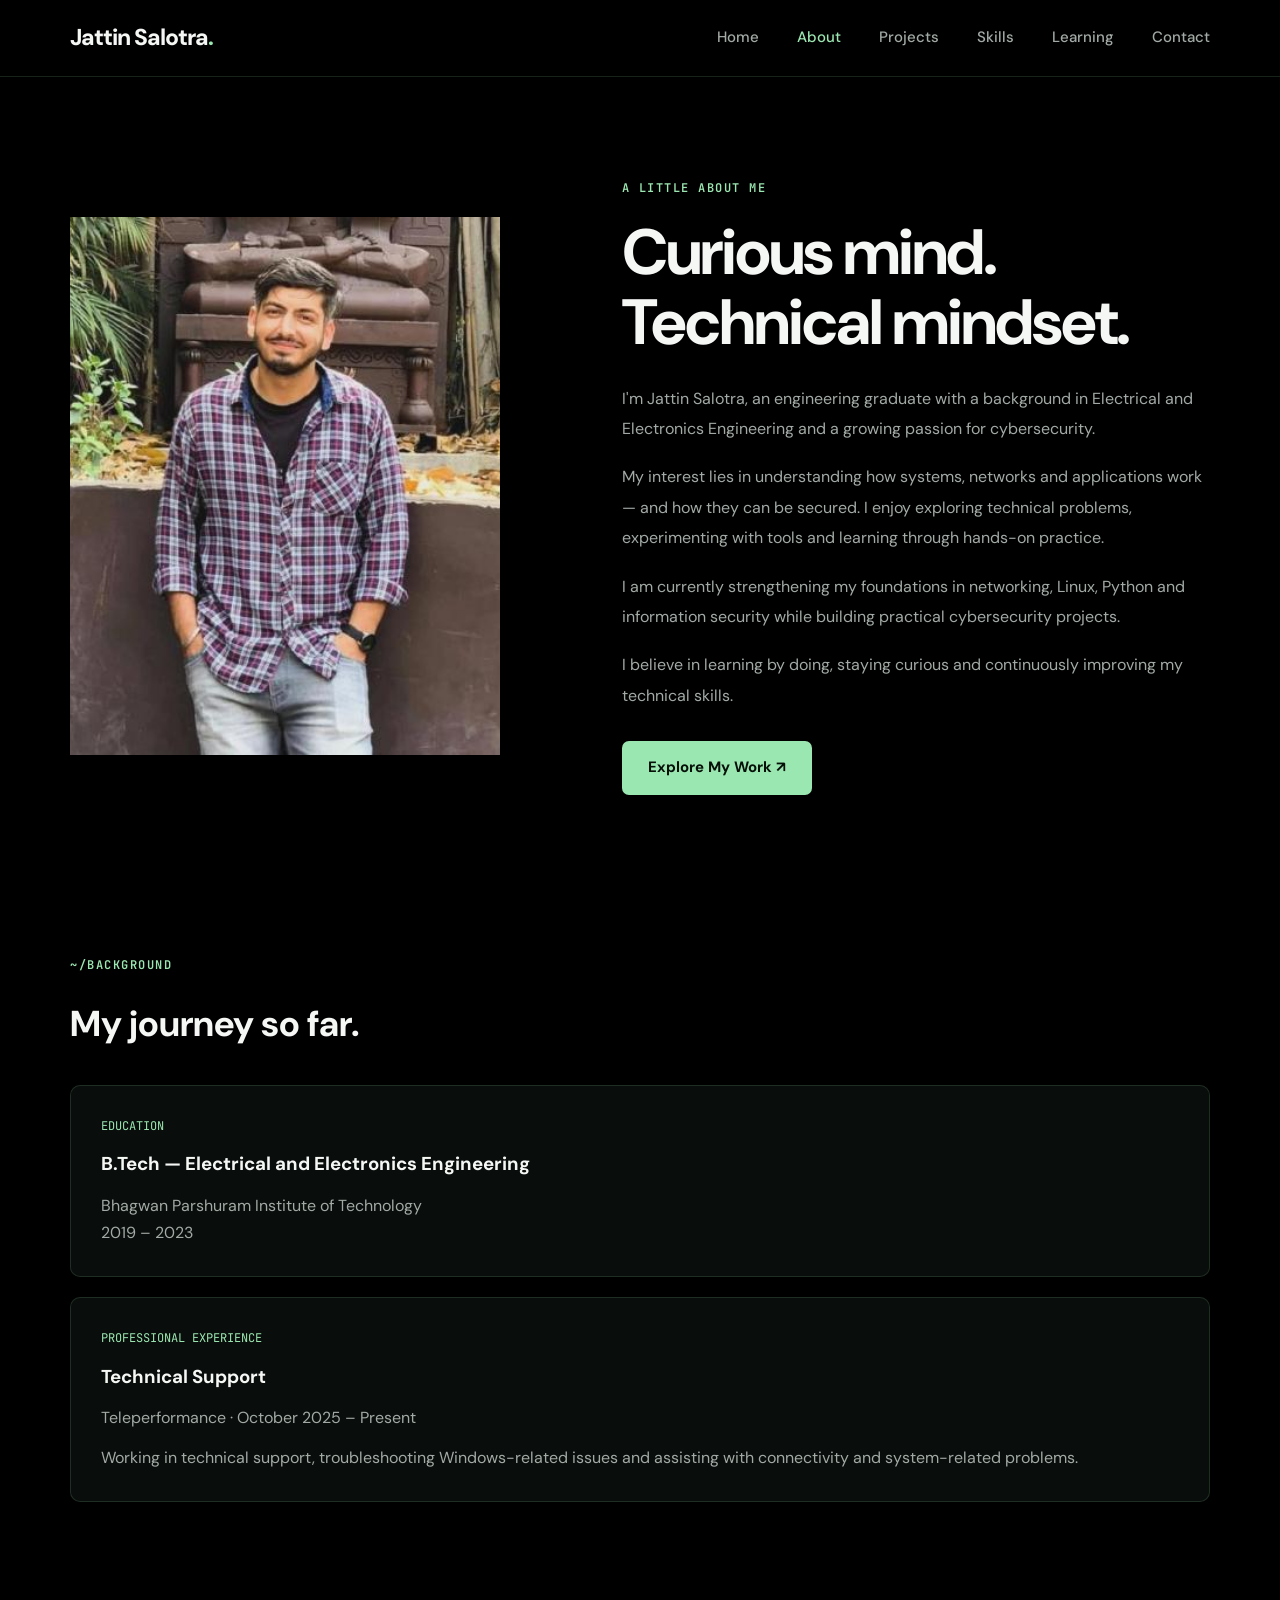
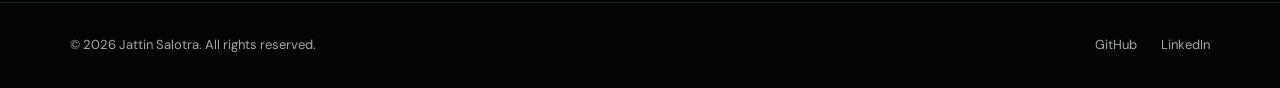
==== about.html @ 148e65d6 "Initial cybersecurity portfolio" ====
<!DOCTYPE html>
<html lang="en">
<head>
    <meta charset="UTF-8">
    <meta name="viewport" content="width=device-width, initial-scale=1.0">

    <meta name="description" content="Learn about Jattin Salotra, an engineering graduate and cybersecurity enthusiast.">

    <title>About Me | Jattin Salotra</title>

    <link rel="preconnect" href="https://fonts.googleapis.com">
    <link rel="preconnect" href="https://fonts.gstatic.com" crossorigin>

    <link href="https://fonts.googleapis.com/css2?family=DM+Sans:wght@400;500;600;700;800&family=JetBrains+Mono:wght@400;500;600;700&display=swap" rel="stylesheet">

    <link rel="stylesheet" href="css/style.css">
</head>

<body>

    <header class="navbar">
        <div class="nav-container">

            <a href="index.html" class="logo">
                Jattin Salotra<span>.</span>
            </a>

            <button class="menu-toggle"
                    aria-label="Toggle navigation"
                    aria-expanded="false">
                <span></span>
                <span></span>
                <span></span>
            </button>

            <nav class="nav-links">
                <a href="index.html">Home</a>
                <a href="about.html" class="active">About</a>
                <a href="projects.html">Projects</a>
                <a href="skills.html">Skills</a>
                <a href="learning.html">Learning</a>
                <a href="contact.html">Contact</a>
            </nav>

        </div>
    </header>


    <main>

        <section class="about-hero">

            <div class="about-hero-inner">

                <!-- ORIGINAL PROFILE PHOTO -->
                <div class="about-photo">
                    <img
                        src="assets/images/profile.jfif"
                        alt="Portrait of Jattin Salotra"
                    >
                </div>


                <!-- ABOUT CONTENT -->
                <div class="about-content">

                    <p class="section-label">
                        A LITTLE ABOUT ME
                    </p>

                    <h1>
                        Curious mind.
                        <br>
                        Technical mindset.
                    </h1>

                    <p>
                        I'm Jattin Salotra, an engineering graduate
                        with a background in Electrical and Electronics
                        Engineering and a growing passion for cybersecurity.
                    </p>

                    <p>
                        My interest lies in understanding how systems,
                        networks and applications work — and how they can
                        be secured. I enjoy exploring technical problems,
                        experimenting with tools and learning through
                        hands-on practice.
                    </p>

                    <p>
                        I am currently strengthening my foundations in
                        networking, Linux, Python and information security
                        while building practical cybersecurity projects.
                    </p>

                    <p>
                        I believe in learning by doing, staying curious
                        and continuously improving my technical skills.
                    </p>

                    <div style="margin-top: 30px;">

                        <a href="projects.html"
                           class="btn btn-primary">
                            Explore My Work ↗
                        </a>

                    </div>

                </div>

            </div>

        </section>


        <!-- BACKGROUND -->
        <section class="content-section">

            <p class="section-label">~/BACKGROUND</p>

            <h2 style="font-size: 36px; margin: 18px 0 30px;">
                My journey so far.
            </h2>

            <div class="content-card">

                <p style="color: var(--green); font-family: var(--mono); font-size: 12px;">
                    EDUCATION
                </p>

                <h3 style="margin: 12px 0;">
                    B.Tech — Electrical and Electronics Engineering
                </h3>

                <p style="color: var(--muted);">
                    Bhagwan Parshuram Institute of Technology
                    <br>
                    2019 – 2023
                </p>

            </div>

            <div class="content-card" style="margin-top: 20px;">

                <p style="color: var(--green); font-family: var(--mono); font-size: 12px;">
                    PROFESSIONAL EXPERIENCE
                </p>

                <h3 style="margin: 12px 0;">
                    Technical Support
                </h3>

                <p style="color: var(--muted);">
                    Teleperformance · October 2025 – Present
                </p>

                <p style="color: var(--muted); margin-top: 12px;">
                    Working in technical support, troubleshooting
                    Windows-related issues and assisting with
                    connectivity and system-related problems.
                </p>

            </div>

        </section>

    </main>


    <footer class="footer">

        <div class="footer-content">

            <p>© 2026 Jattin Salotra. All rights reserved.</p>

            <div class="footer-links">

                <a href="https://github.com/Jattin09"
                   target="_blank"
                   rel="noopener noreferrer">
                    GitHub
                </a>

                <a href="https://www.linkedin.com/in/jattinsalotra-384a031a1/"
                   target="_blank"
                   rel="noopener noreferrer">
                    LinkedIn
                </a>

            </div>

        </div>

    </footer>

    <script src="js/main.js"></script>

</body>
</html>
---- css/style.css ----
@import url('https://fonts.googleapis.com/css2?family=DM+Sans:wght@400;500;600;700;800&family=JetBrains+Mono:wght@400;500;600;700&display=swap');

/* =========================
   GLOBAL DESIGN SYSTEM
========================= */

:root {
    --bg: #000000;
    --surface: #090D0B;
    --surface-light: #101713;
    --green: #9BE7B1;
    --green-bright: #55FF9B;
    --cyan: #70DDE5;
    --text: #F5F7F5;
    --muted: #A2AAA5;
    --border: rgba(155, 231, 177, 0.15);
    --cream: #EEE8DC;
    --cream-text: #29251F;
    --mono: 'JetBrains Mono', monospace;
    --sans: 'DM Sans', sans-serif;
}

* {
    box-sizing: border-box;
    margin: 0;
    padding: 0;
}

html {
    scroll-behavior: smooth;
    background: var(--bg);
    -webkit-font-smoothing: antialiased;
    -moz-osx-font-smoothing: grayscale;
    text-rendering: optimizeLegibility;
}

body {
    background: var(--bg);
    color: var(--text);
    font-family: var(--sans);
    font-size: 16px;
    line-height: 1.7;
    overflow-x: hidden;
}

a {
    color: inherit;
    text-decoration: none;
}

button {
    font: inherit;
}

::selection {
    background: var(--green);
    color: #000;
}

/* =========================
   NAVIGATION
========================= */

.navbar {
    width: 100%;
    position: sticky;
    top: 0;
    z-index: 1000;
    background: rgba(0, 0, 0, 0.88);
    backdrop-filter: blur(18px);
    border-bottom: 1px solid var(--border);
}

.nav-container {
    max-width: 1440px;
    min-height: 76px;
    margin: auto;
    padding: 0 5.5%;
    display: flex;
    align-items: center;
    justify-content: space-between;
    gap: 30px;
}

.logo {
    font-size: 23px;
    font-weight: 800;
    letter-spacing: -1px;
    white-space: nowrap;
}

.logo span {
    color: var(--green);
}

.nav-links {
    display: flex;
    align-items: center;
    gap: 38px;
}

.nav-links a {
    color: var(--muted);
    font-size: 15px;
    font-weight: 500;
    transition: color 0.25s ease;
}

.nav-links a:hover,
.nav-links a.active {
    color: var(--green);
}

.menu-toggle {
    display: none;
    background: transparent;
    border: 0;
    cursor: pointer;
}

/* =========================
   HOMEPAGE HERO
========================= */

.hero {
    position: relative;
    min-height: 730px;
    padding: 125px 5.5% 95px;
    display: flex;
    align-items: center;
    overflow: hidden;
    isolation: isolate;
}

.hero::before {
    content: "";
    position: absolute;
    z-index: -2;
    inset: 0;
    background-image:
        linear-gradient(rgba(155,231,177,0.035) 1px, transparent 1px),
        linear-gradient(90deg, rgba(155,231,177,0.035) 1px, transparent 1px);
    background-size: 55px 55px;
    mask-image: linear-gradient(to right, transparent, black 35%, black 85%, transparent);
    animation: gridMove 25s linear infinite;
}

.hero::after {
    content: "";
    position: absolute;
    z-index: -1;
    width: 550px;
    height: 550px;
    right: 5%;
    top: 50%;
    transform: translateY(-50%);
    border-radius: 50%;
    opacity: 0.65;
    background:
        radial-gradient(circle, transparent 27%, rgba(85,255,155,0.07) 27.2%, transparent 27.7%),
        radial-gradient(circle, transparent 43%, rgba(85,255,155,0.12) 43.2%, transparent 43.7%),
        radial-gradient(circle, transparent 60%, rgba(112,221,229,0.10) 60.2%, transparent 60.7%),
        radial-gradient(circle, rgba(85,255,155,0.10), transparent 70%);
    animation: radarPulse 8s ease-in-out infinite;
    pointer-events: none;
}

.hero-content {
    position: relative;
    width: 100%;
    max-width: 1200px;
    margin: 0 auto;
    animation: fadeUp 1s ease both;
}

.hero-label,
.hero-intro,
.section-label {
    font-family: var(--mono);
    color: var(--green);
    font-size: 12px;
    font-weight: 600;
    letter-spacing: 1.5px;
}

.hero-label {
    display: flex;
    align-items: center;
    gap: 12px;
    margin-bottom: 14px;
}

.status-dot {
    display: inline-block;
    width: 9px;
    height: 9px;
    border-radius: 50%;
    background: var(--green-bright);
    box-shadow: 0 0 15px var(--green-bright);
    animation: blink 2s infinite;
}

.hero-intro {
    margin-bottom: 25px;
}

.hero h1 {
    max-width: 920px;
    font-size: clamp(48px, 7.2vw, 94px);
    line-height: 1.04;
    letter-spacing: -5px;
    font-weight: 800;
    margin-bottom: 28px;
}

.hero h1 span {
    display: block;
    color: var(--green);
}

.hero-description {
    max-width: 700px;
    color: var(--muted);
    font-size: 18px;
    line-height: 1.85;
    margin-bottom: 36px;
}

.hero-buttons {
    display: flex;
    flex-wrap: wrap;
    gap: 16px;
    margin-bottom: 60px;
}

.btn {
    min-height: 54px;
    padding: 13px 26px;
    display: inline-flex;
    align-items: center;
    justify-content: center;
    border-radius: 7px;
    font-size: 15px;
    font-weight: 700;
    transition: transform 0.25s ease, box-shadow 0.25s ease,
                background 0.25s ease;
}

.btn:hover {
    transform: translateY(-4px);
}

.btn-primary {
    background: var(--green);
    color: #061009;
}

.btn-primary:hover {
    background: var(--green-bright);
    box-shadow: 0 0 30px rgba(85,255,155,0.2);
}

.btn-secondary {
    border: 1px solid var(--border);
    color: var(--text);
    background: rgba(255,255,255,0.02);
}

.btn-secondary:hover {
    border-color: var(--green);
    color: var(--green);
}

/* =========================
   CURRENT FOCUS
========================= */

.current-focus {
    margin-top: 8px;
}

.current-focus .section-label {
    margin-bottom: 18px;
}

.focus-tags,
.project-tech {
    display: flex;
    flex-wrap: wrap;
    gap: 10px;
}

.focus-tags span,
.project-tech span {
    padding: 8px 13px;
    border: 1px solid var(--border);
    border-radius: 5px;
    background: rgba(155,231,177,0.045);
    color: var(--green);
    font-family: var(--mono);
    font-size: 10px;
    font-weight: 600;
    letter-spacing: 0.5px;
    transition: all 0.25s ease;
}

.focus-tags span:hover,
.project-tech span:hover {
    background: rgba(155,231,177,0.13);
    border-color: var(--green);
}

/* =========================
   GENERAL SECTIONS
========================= */

.featured-section,
.learning-section,
.home-contact {
    width: 100%;
    max-width: 1440px;
    margin: auto;
    padding: 100px 5.5%;
}

.section-heading {
    max-width: 760px;
    margin-bottom: 42px;
}

.section-heading .section-label {
    margin-bottom: 18px;
}

.section-heading h2,
.home-contact h2 {
    font-size: clamp(32px, 4.5vw, 52px);
    line-height: 1.15;
    letter-spacing: -2px;
    margin-bottom: 18px;
}

.section-heading > p:last-child,
.home-contact > p:not(.section-label) {
    color: var(--muted);
    font-size: 16px;
}

/* =========================
   PROJECT CARD
========================= */

.project-card {
    position: relative;
    padding: 36px;
    max-width: 850px;
    overflow: hidden;
    border: 1px solid var(--border);
    border-radius: 12px;
    background:
        radial-gradient(circle at top right, rgba(85,255,155,0.08), transparent 40%),
        var(--surface);
    transition: transform 0.3s ease, border-color 0.3s ease,
                box-shadow 0.3s ease;
}

.project-card:hover {
    transform: translateY(-7px);
    border-color: rgba(155,231,177,0.55);
    box-shadow: 0 15px 50px rgba(0,0,0,0.4),
                0 0 35px rgba(85,255,155,0.06);
}

.project-card-top {
    display: flex;
    justify-content: space-between;
    gap: 15px;
    margin-bottom: 25px;
}

.project-category,
.project-status,
.learning-category {
    font-family: var(--mono);
    font-size: 10px;
    font-weight: 600;
    letter-spacing: 1px;
    color: var(--green);
}

.project-status {
    color: var(--cyan);
}

.project-card h3,
.learning-card h3 {
    font-size: 25px;
    letter-spacing: -0.8px;
    margin-bottom: 14px;
}

.project-card > p,
.learning-card p {
    max-width: 650px;
    color: var(--muted);
    font-size: 15px;
    line-height: 1.8;
    margin-bottom: 25px;
}

.project-link,
.text-link {
    display: inline-block;
    color: var(--green);
    font-weight: 700;
    font-size: 14px;
    margin-top: 25px;
    transition: color 0.25s ease;
}

.project-link:hover,
.text-link:hover {
    color: var(--cyan);
}

.section-footer {
    margin-top: 12px;
}

/* =========================
   LEARNING CARD
========================= */

.learning-card {
    max-width: 850px;
    padding: 32px;
    border: 1px solid var(--border);
    border-radius: 10px;
    background: var(--surface);
    display: flex;
    justify-content: space-between;
    align-items: center;
    gap: 30px;
    transition: border-color 0.3s ease, transform 0.3s ease;
}

.learning-card:hover {
    border-color: var(--green);
    transform: translateY(-4px);
}

.learning-card .text-link {
    white-space: nowrap;
    margin-top: 0;
}

/* =========================
   HOME CONTACT
========================= */

.home-contact {
    position: relative;
    overflow: hidden;
    border-top: 1px solid var(--border);
    border-bottom: 1px solid var(--border);
    background:
        radial-gradient(ellipse at 85% 50%, rgba(85,255,155,0.07), transparent 45%),
        var(--surface);
}

.home-contact h2 {
    margin-top: 18px;
}

.home-contact > p:not(.section-label) {
    max-width: 620px;
    margin-bottom: 28px;
}

/* =========================
   FOOTER
========================= */

.footer {
    border-top: 1px solid var(--border);
    background: #030504;
}

.footer-content {
    max-width: 1440px;
    min-height: 85px;
    margin: auto;
    padding: 20px 5.5%;
    display: flex;
    align-items: center;
    justify-content: space-between;
    gap: 20px;
}

.footer-content p {
    color: var(--muted);
    font-size: 13px;
}

.footer-links {
    display: flex;
    gap: 24px;
}

.footer-links a {
    color: var(--muted);
    font-size: 13px;
    transition: color 0.2s ease;
}

.footer-links a:hover {
    color: var(--green);
}

/* =========================
   ABOUT PAGE
========================= */

.about-hero {
    background: var(--cream);
    color: var(--cream-text);
    padding: 100px 5.5%;
}

.about-hero-inner {
    max-width: 1200px;
    margin: auto;
    display: grid;
    grid-template-columns: 0.9fr 1.1fr;
    align-items: center;
    gap: 70px;
}

.about-photo img {
    display: block;
    width: 100%;
    max-width: 430px;
    aspect-ratio: 4 / 5;
    object-fit: cover;
    object-position: center;
}

.about-content h1 {
    font-size: clamp(38px, 5vw, 65px);
    line-height: 1.1;
    letter-spacing: -2px;
    margin-bottom: 25px;
}

.about-content p {
    color: #62594F;
    line-height: 1.9;
    margin-bottom: 18px;
}

/* =========================
   GENERIC PAGE STYLES
========================= */

.page-hero {
    padding: 100px 5.5% 60px;
    max-width: 1440px;
    margin: auto;
}

.page-hero h1 {
    font-size: clamp(42px, 6vw, 72px);
    letter-spacing: -3px;
    line-height: 1.1;
    margin: 20px 0;
}

.page-hero p {
    max-width: 700px;
    color: var(--muted);
}

.content-section {
    max-width: 1440px;
    padding: 60px 5.5% 100px;
    margin: auto;
}

.content-card {
    background: var(--surface);
    border: 1px solid var(--border);
    border-radius: 10px;
    padding: 30px;
    transition: border-color 0.3s ease;
}

.content-card:hover {
    border-color: var(--green);
}

/* =========================
   ANIMATIONS
========================= */

@keyframes fadeUp {
    from {
        opacity: 0;
        transform: translateY(25px);
    }
    to {
        opacity: 1;
        transform: translateY(0);
    }
}

@keyframes blink {
    0%, 100% {
        opacity: 1;
        box-shadow: 0 0 15px var(--green-bright);
    }
    50% {
        opacity: 0.45;
        box-shadow: 0 0 4px var(--green-bright);
    }
}

@keyframes radarPulse {
    0%, 100% {
        opacity: 0.4;
        scale: 0.96;
    }
    50% {
        opacity: 0.8;
        scale: 1.04;
    }
}

@keyframes gridMove {
    from {
        background-position: 0 0;
    }
    to {
        background-position: 55px 55px;
    }
}

/* =========================
   RESPONSIVE DESIGN
========================= */

@media (max-width: 900px) {

    .hero {
        min-height: auto;
        padding-top: 100px;
        padding-bottom: 85px;
    }

    .hero::after {
        right: -220px;
        opacity: 0.35;
    }

    .hero h1 {
        letter-spacing: -3px;
    }

    .nav-links {
        gap: 20px;
    }

    .about-hero-inner {
        gap: 35px;
    }
}

@media (max-width: 650px) {

    .nav-container {
        min-height: 68px;
    }

    .logo {
        font-size: 19px;
    }

    .menu-toggle {
        display: flex;
        flex-direction: column;
        gap: 5px;
    }

    .menu-toggle span {
        width: 23px;
        height: 2px;
        background: var(--green);
    }

    .nav-links {
        display: none;
        position: absolute;
        top: 68px;
        left: 0;
        right: 0;
        padding: 25px;
        background: #050806;
        border-bottom: 1px solid var(--border);
        flex-direction: column;
        align-items: flex-start;
        gap: 20px;
    }

    .nav-links.open {
        display: flex;
    }

    .hero {
        padding: 85px 24px 75px;
    }

    .hero h1 {
        font-size: clamp(43px, 12vw, 65px);
        letter-spacing: -2.5px;
    }

    .hero-description {
        font-size: 16px;
    }

    .hero::after {
        width: 350px;
        height: 350px;
        right: -200px;
        top: 35%;
    }

    .featured-section,
    .learning-section,
    .home-contact {
        padding: 75px 24px;
    }

    .section-heading h2,
    .home-contact h2 {
        letter-spacing: -1.5px;
    }

    .project-card {
        padding: 24px;
    }

    .project-card h3 {
        font-size: 21px;
    }

    .learning-card {
        padding: 24px;
        flex-direction: column;
        align-items: flex-start;
    }

    .about-hero {
        padding: 65px 24px;
    }

    .about-hero-inner {
        grid-template-columns: 1fr;
    }

    .about-photo img {
        max-width: 100%;
    }

    .page-hero,
    .content-section {
        padding-left: 24px;
        padding-right: 24px;
    }

    .footer-content {
        padding: 25px 24px;
        flex-direction: column;
        align-items: flex-start;
    }
}

/* Respect reduced-motion preferences */
@media (prefers-reduced-motion: reduce) {
    *,
    *::before,
    *::after {
        animation-duration: 0.01ms !important;
        animation-iteration-count: 1 !important;
        scroll-behavior: auto !important;
        transition-duration: 0.01ms !important;
    }
}


/* ABOUT PAGE — DARK CYBERSECURITY THEME */

.about-hero {
    background: #000000;
    color: #F5F7F5;
}

.about-content h1 {
    color: #F5F7F5;
}

.about-content p {
    color: #A2AAA5;
}

.about-content .section-label {
    color: #9BE7B1;
}

.about-photo img {
    display: block;
    width: 100%;
    max-width: 430px;
    aspect-ratio: 4 / 5;
    object-fit: cover;
    object-position: center;
    filter: none;
    border: none;
    border-radius: 0;
}

/* Keep background consistent on smaller screens */
@media (max-width: 650px) {
    .about-hero {
        background: #000000;
    }
}


/* Navigation should scroll with the page */
.navbar {
    position: relative !important;
    top: auto !important;
}


/* SKILLS PAGE */

.skills-grid {
    display: grid;
    grid-template-columns: repeat(2, minmax(0, 1fr));
    gap: 24px;
}

.skill-card {
    min-height: 300px;
    position: relative;
    overflow: hidden;
    transition: transform 0.3s ease, box-shadow 0.3s ease;
}

.skill-card:hover {
    transform: translateY(-6px);
    box-shadow: 0 12px 35px rgba(85,255,155,0.07);
}

.skill-icon {
    width: 48px;
    height: 48px;
    display: flex;
    align-items: center;
    justify-content: center;
    margin-bottom: 25px;
    border: 1px solid var(--border);
    border-radius: 9px;
    color: var(--green);
    background: rgba(155,231,177,0.06);
    font-family: var(--mono);
    font-size: 21px;
}

.skill-card .section-label {
    margin-bottom: 12px;
}

.skill-card h2 {
    font-size: 23px;
    letter-spacing: -0.7px;
    margin-bottom: 12px;
}

.skill-card > p:not(.section-label) {
    color: var(--muted);
    font-size: 14px;
    margin-bottom: 22px;
}

.skill-tags {
    display: flex;
    flex-wrap: wrap;
    gap: 9px;
}

.skill-tags span {
    padding: 7px 11px;
    border: 1px solid var(--border);
    border-radius: 5px;
    color: var(--green);
    background: rgba(155,231,177,0.04);
    font-family: var(--mono);
    font-size: 10px;
    transition: all 0.25s ease;
}

.skill-tags span:hover {
    background: rgba(155,231,177,0.13);
    border-color: var(--green);
}

@media (max-width: 650px) {
    .skills-grid {
        grid-template-columns: 1fr;
    }

    .skill-card {
        min-height: auto;
    }
}


/* =========================
   CERTIFICATE SHOWCASE
========================= */

.cert-section-title {
    font-size: 32px;
    letter-spacing: -1px;
    margin: 18px 0 32px;
}

.certificate-grid {
    display: grid;
    grid-template-columns: repeat(2, minmax(0, 1fr));
    gap: 25px;
}

.certificate-card {
    overflow: hidden;
    border: 1px solid var(--border);
    border-radius: 12px;
    background: var(--surface);
    transition: transform 0.3s ease,
                border-color 0.3s ease,
                box-shadow 0.3s ease;
}

.certificate-card:hover {
    transform: translateY(-6px);
    border-color: var(--green);
    box-shadow: 0 15px 40px rgba(85,255,155,0.07);
}

.certificate-preview {
    width: 100%;
    height: 270px;
    overflow: hidden;
    background: #111713;
    border-bottom: 1px solid var(--border);
}

.certificate-preview iframe {
    display: block;
    width: 100%;
    height: 100%;
    border: none;
    background: white;
}

.certificate-info {
    padding: 25px;
}

.certificate-meta {
    display: flex;
    align-items: center;
    justify-content: space-between;
    flex-wrap: wrap;
    gap: 12px;
    margin-bottom: 18px;
}

.certificate-info h3 {
    font-size: 23px;
    letter-spacing: -0.7px;
    margin-bottom: 12px;
}

.certificate-info > p:not(.certificate-date) {
    color: var(--muted);
    font-size: 14px;
    line-height: 1.8;
}

.certificate-date {
    color: var(--green);
    font-family: var(--mono);
    font-size: 10px;
    letter-spacing: 0.7px;
    margin-top: 18px;
}

.certificate-link {
    display: inline-block;
    margin-top: 22px;
    color: var(--green);
    font-size: 14px;
    font-weight: 700;
    transition: color 0.2s ease;
}

.certificate-link:hover {
    color: var(--cyan);
}

@media (max-width: 750px) {
    .certificate-grid {
        grid-template-columns: 1fr;
    }

    .certificate-preview {
        height: 240px;
    }
}


/* =========================
   CONTACT PAGE
========================= */

.contact-layout {
    display: grid;
    grid-template-columns: 1.1fr 0.9fr;
    gap: 45px;
    align-items: start;
}

.contact-main h2 {
    font-size: 32px;
    margin: 18px 0;
    letter-spacing: -1px;
}

.contact-description {
    color: var(--muted);
    line-height: 1.8;
    margin-bottom: 30px;
    max-width: 550px;
}

.contact-card {
    display: flex;
    align-items: center;
    gap: 18px;
    padding: 20px;
    margin-bottom: 14px;
    border: 1px solid var(--border);
    border-radius: 9px;
    background: var(--surface);
    transition: transform 0.25s ease,
                border-color 0.25s ease,
                background 0.25s ease;
}

.contact-card:hover {
    transform: translateX(5px);
    border-color: var(--green);
    background: var(--surface-light);
}

.contact-icon {
    width: 46px;
    height: 46px;
    flex-shrink: 0;
    display: flex;
    align-items: center;
    justify-content: center;
    border: 1px solid var(--border);
    border-radius: 8px;
    color: var(--green);
    background: rgba(155,231,177,0.06);
    font-family: var(--mono);
    font-size: 19px;
    font-weight: 600;
}

.contact-details {
    flex: 1;
    min-width: 0;
}

.contact-details span {
    color: var(--green);
    font-family: var(--mono);
    font-size: 10px;
    letter-spacing: 1px;
}

.contact-details h3 {
    margin-top: 5px;
    font-size: 15px;
    font-weight: 600;
    overflow-wrap: anywhere;
}

.contact-arrow {
    color: var(--green);
    font-size: 20px;
}

.contact-terminal {
    overflow: hidden;
    border: 1px solid var(--border);
    border-radius: 10px;
    background: #070B08;
    box-shadow: 0 15px 45px rgba(0,0,0,0.3);
}

.terminal-header {
    display: flex;
    align-items: center;
    gap: 15px;
    padding: 17px 20px;
    border-bottom: 1px solid var(--border);
    color: var(--muted);
    font-family: var(--mono);
    font-size: 11px;
}

.terminal-dots {
    display: flex;
    gap: 6px;
}

.terminal-dots span {
    width: 9px;
    height: 9px;
    border-radius: 50%;
    background: var(--green);
    opacity: 0.7;
}

.terminal-body {
    padding: 30px 25px;
    font-family: var(--mono);
    font-size: 12px;
    line-height: 2.3;
}

.terminal-body p {
    color: #C1CDC5;
}

.terminal-muted {
    color: var(--muted) !important;
}

.terminal-green {
    color: var(--green-bright);
    font-weight: 700;
}

.terminal-divider {
    height: 1px;
    background: var(--border);
    margin: 25px 0;
}

.terminal-body h3 {
    color: var(--green);
    font-size: 21px;
    margin: 10px 0;
}

.terminal-location {
    color: var(--muted) !important;
    margin-top: 10px;
}

.terminal-cursor span {
    display: inline-block;
    width: 8px;
    height: 15px;
    background: var(--green);
    vertical-align: middle;
    animation: blink 1s infinite;
}

@media (max-width: 800px) {
    .contact-layout {
        grid-template-columns: 1fr;
    }
}

@media (max-width: 500px) {
    .contact-card {
        padding: 15px;
        gap: 12px;
    }

    .contact-details h3 {
        font-size: 13px;
    }

    .terminal-body {
        padding: 22px 18px;
    }
}
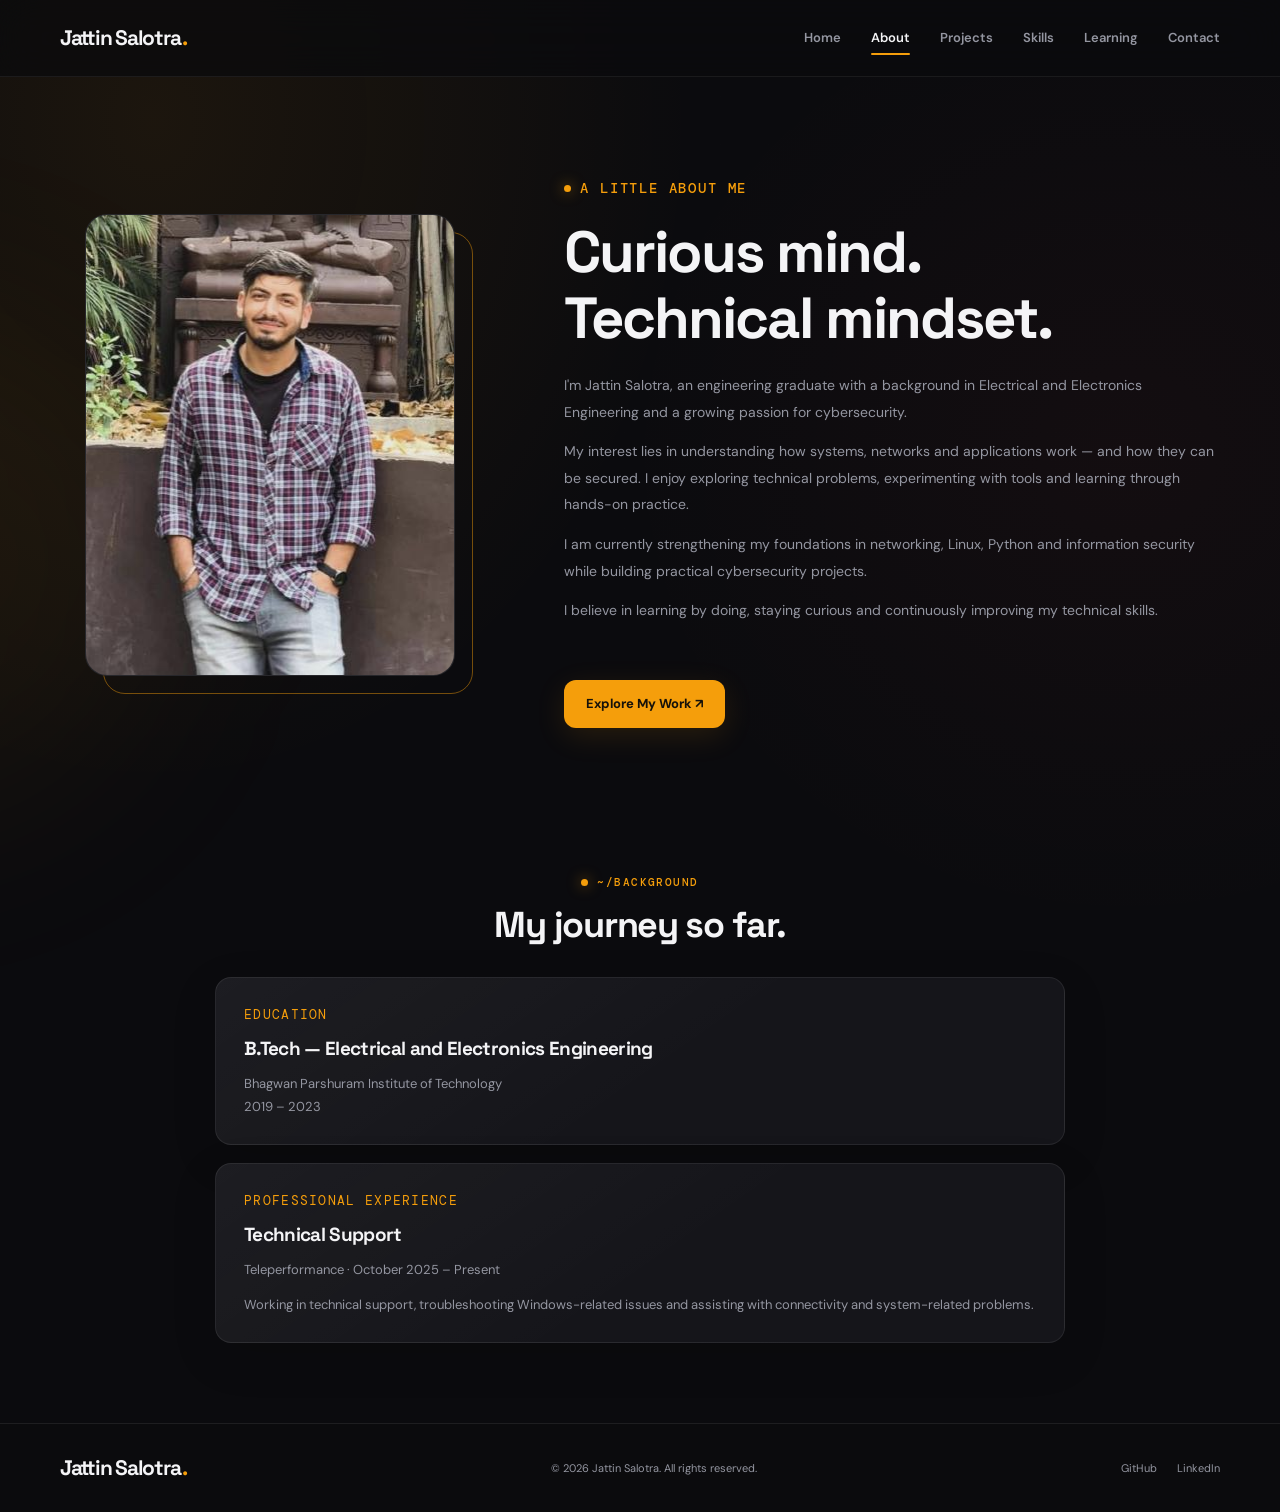
==== commit 260cb306: "Finalize portfolio design and mobile responsiveness" ====
--- a/about.html
+++ b/about.html
@@ -1,25 +1,31 @@
 
 <!DOCTYPE html>
 <html lang="en">
+
 <head>
     <meta charset="UTF-8">
     <meta name="viewport" content="width=device-width, initial-scale=1.0">
-
-    <meta name="description" content="Learn about Jattin Salotra, an engineering graduate and cybersecurity enthusiast.">
+    <meta name="theme-color" content="#0B0B0E">
+
+    <meta name="description"
+        content="Learn about Jattin Salotra, an engineering graduate and cybersecurity enthusiast.">
 
     <title>About Me | Jattin Salotra</title>
 
     <link rel="preconnect" href="https://fonts.googleapis.com">
     <link rel="preconnect" href="https://fonts.gstatic.com" crossorigin>
 
-    <link href="https://fonts.googleapis.com/css2?family=DM+Sans:wght@400;500;600;700;800&family=JetBrains+Mono:wght@400;500;600;700&display=swap" rel="stylesheet">
+    <link href="https://fonts.googleapis.com/css2?family=DM+Sans:wght@400;500;600;700;800&family=JetBrains+Mono:wght@400;500;600;700&display=swap"
+        rel="stylesheet">
 
     <link rel="stylesheet" href="css/style.css">
 </head>
 
 <body>
 
+    <!-- NAVIGATION -->
     <header class="navbar">
+
         <div class="nav-container">
 
             <a href="index.html" class="logo">
@@ -27,42 +33,52 @@
             </a>
 
             <button class="menu-toggle"
-                    aria-label="Toggle navigation"
-                    aria-expanded="false">
+                type="button"
+                aria-label="Toggle navigation"
+                aria-controls="primary-navigation"
+                aria-expanded="false">
+
                 <span></span>
                 <span></span>
                 <span></span>
+
             </button>
 
-            <nav class="nav-links">
+            <nav class="nav-links" id="primary-navigation">
+
                 <a href="index.html">Home</a>
                 <a href="about.html" class="active">About</a>
                 <a href="projects.html">Projects</a>
                 <a href="skills.html">Skills</a>
                 <a href="learning.html">Learning</a>
                 <a href="contact.html">Contact</a>
+
             </nav>
 
         </div>
+
     </header>
 
 
     <main>
 
+        <!-- ABOUT HERO -->
         <section class="about-hero">
 
             <div class="about-hero-inner">
 
-                <!-- ORIGINAL PROFILE PHOTO -->
+                <!-- PROFILE PHOTO -->
                 <div class="about-photo">
+
                     <img
                         src="assets/images/profile.jfif"
                         alt="Portrait of Jattin Salotra"
                     >
+
                 </div>
 
 
-                <!-- ABOUT CONTENT -->
+                <!-- INTRODUCTION -->
                 <div class="about-content">
 
                     <p class="section-label">
@@ -102,8 +118,7 @@
 
                     <div style="margin-top: 30px;">
 
-                        <a href="projects.html"
-                           class="btn btn-primary">
+                        <a href="projects.html" class="btn primary-btn">
                             Explore My Work ↗
                         </a>
 
@@ -116,77 +131,101 @@
         </section>
 
 
-        <!-- BACKGROUND -->
-        <section class="content-section">
-
-            <p class="section-label">~/BACKGROUND</p>
-
-            <h2 style="font-size: 36px; margin: 18px 0 30px;">
-                My journey so far.
-            </h2>
-
-            <div class="content-card">
-
-                <p style="color: var(--green); font-family: var(--mono); font-size: 12px;">
-                    EDUCATION
-                </p>
-
-                <h3 style="margin: 12px 0;">
-                    B.Tech — Electrical and Electronics Engineering
-                </h3>
-
-                <p style="color: var(--muted);">
-                    Bhagwan Parshuram Institute of Technology
-                    <br>
-                    2019 – 2023
-                </p>
+        <!-- BACKGROUND / JOURNEY -->
+        <section class="content-section about-background">
+
+            <div class="about-background-inner">
+
+                <!-- CENTRED HEADING -->
+                <div class="about-background-heading">
+
+                    <p class="section-label">
+                        ~/BACKGROUND
+                    </p>
+
+                    <h2>
+                        My journey so far.
+                    </h2>
+
+                </div>
+
+
+                <!-- EDUCATION CARD -->
+                <article class="content-card">
+
+                    <p class="background-category">
+                        EDUCATION
+                    </p>
+
+                    <h3>
+                        B.Tech — Electrical and Electronics Engineering
+                    </h3>
+
+                    <p>
+                        Bhagwan Parshuram Institute of Technology
+                        <br>
+                        2019 – 2023
+                    </p>
+
+                </article>
+
+
+                <!-- PROFESSIONAL EXPERIENCE CARD -->
+                <article class="content-card">
+
+                    <p class="background-category">
+                        PROFESSIONAL EXPERIENCE
+                    </p>
+
+                    <h3>
+                        Technical Support
+                    </h3>
+
+                    <p>
+                        Teleperformance · October 2025 – Present
+                    </p>
+
+                    <p class="background-description">
+                        Working in technical support, troubleshooting
+                        Windows-related issues and assisting with
+                        connectivity and system-related problems.
+                    </p>
+
+                </article>
 
             </div>
 
-            <div class="content-card" style="margin-top: 20px;">
-
-                <p style="color: var(--green); font-family: var(--mono); font-size: 12px;">
-                    PROFESSIONAL EXPERIENCE
-                </p>
-
-                <h3 style="margin: 12px 0;">
-                    Technical Support
-                </h3>
-
-                <p style="color: var(--muted);">
-                    Teleperformance · October 2025 – Present
-                </p>
-
-                <p style="color: var(--muted); margin-top: 12px;">
-                    Working in technical support, troubleshooting
-                    Windows-related issues and assisting with
-                    connectivity and system-related problems.
-                </p>
-
-            </div>
-
         </section>
 
+
     </main>
 
 
-    <footer class="footer">
-
-        <div class="footer-content">
-
-            <p>© 2026 Jattin Salotra. All rights reserved.</p>
+    <!-- FOOTER -->
+    <footer class="site-footer">
+
+        <div class="footer-container">
+
+            <a href="index.html" class="logo">
+                Jattin Salotra<span>.</span>
+            </a>
+
+            <p>
+                © <span data-current-year></span>
+                Jattin Salotra. All rights reserved.
+            </p>
 
             <div class="footer-links">
 
                 <a href="https://github.com/Jattin09"
-                   target="_blank"
-                   rel="noopener noreferrer">
+                    target="_blank"
+                    rel="noopener noreferrer">
                     GitHub
                 </a>
 
                 <a href="https://www.linkedin.com/in/jattinsalotra-384a031a1/"
-                   target="_blank"
-                   rel="noopener noreferrer">
+                    target="_blank"
+                    rel="noopener noreferrer">
                     LinkedIn
                 </a>
 
@@ -196,7 +235,9 @@
 
     </footer>
 
+
     <script src="js/main.js"></script>
 
 </body>
+
 </html>
--- a/css/style.css
+++ b/css/style.css
@@ -1,1218 +1,2739 @@
 
-@import url('https://fonts.googleapis.com/css2?family=DM+Sans:wght@400;500;600;700;800&family=JetBrains+Mono:wght@400;500;600;700&display=swap');
-
-/* =========================
-   GLOBAL DESIGN SYSTEM
-========================= */
+@import url('https://fonts.googleapis.com/css2?family=DM+Mono:wght@400;500&family=DM+Sans:wght@400;500;600;700;800&family=Space+Grotesk:wght@400;500;600;700&display=swap');
 
 :root {
-    --bg: #000000;
-    --surface: #090D0B;
-    --surface-light: #101713;
-    --green: #9BE7B1;
-    --green-bright: #55FF9B;
-    --cyan: #70DDE5;
-    --text: #F5F7F5;
-    --muted: #A2AAA5;
-    --border: rgba(155, 231, 177, 0.15);
-    --cream: #EEE8DC;
-    --cream-text: #29251F;
-    --mono: 'JetBrains Mono', monospace;
-    --sans: 'DM Sans', sans-serif;
+  --bg-canvas: #0B0B0E;
+  --bg-card: #15151A;
+  --bg-card-hover: #1B1B21;
+  --bg-glass: rgba(21, 21, 26, 0.76);
+  --border-glass: rgba(255, 255, 255, 0.08);
+  --border-hover: rgba(245, 158, 11, 0.38);
+
+  --amber: #F59E0B;
+  --amber-light: #FBBF24;
+  --crimson: #EF4444;
+  --emerald: #10B981;
+
+  --text: #F4F4F6;
+  --muted: #9496A1;
+  --muted-light: #B9BAC3;
+
+  --green: var(--amber);
+  --cyan: var(--amber-light);
+
+  --sans: 'DM Sans', sans-serif;
+  --display: 'Space Grotesk', sans-serif;
+  --mono: 'DM Mono', monospace;
+
+  --spring: cubic-bezier(0.22, 1, 0.36, 1);
+  --container: 1160px;
+  --nav-height: 76px;
 }
 
 * {
-    box-sizing: border-box;
-    margin: 0;
-    padding: 0;
+  box-sizing: border-box;
+  margin: 0;
+  padding: 0;
 }
 
 html {
-    scroll-behavior: smooth;
-    background: var(--bg);
-    -webkit-font-smoothing: antialiased;
-    -moz-osx-font-smoothing: grayscale;
-    text-rendering: optimizeLegibility;
+  scroll-behavior: smooth;
+  scroll-padding-top: 100px;
+  background: var(--bg-canvas);
 }
 
 body {
-    background: var(--bg);
-    color: var(--text);
-    font-family: var(--sans);
-    font-size: 16px;
-    line-height: 1.7;
-    overflow-x: hidden;
+  min-width: 320px;
+  overflow-x: hidden;
+  color: var(--text);
+  background:
+    radial-gradient(ellipse at 12% 8%, rgba(245, 158, 11, 0.075), transparent 34%),
+    radial-gradient(ellipse at 88% 30%, rgba(239, 68, 68, 0.035), transparent 32%),
+    var(--bg-canvas);
+  font-family: var(--sans);
+  line-height: 1.65;
+  -webkit-font-smoothing: antialiased;
+}
+
+body::before {
+  content: "";
+  position: fixed;
+  inset: 0;
+  z-index: -1;
+  pointer-events: none;
+  opacity: 0.16;
+  background-image:
+    linear-gradient(rgba(255,255,255,0.025) 1px, transparent 1px),
+    linear-gradient(90deg, rgba(255,255,255,0.025) 1px, transparent 1px);
+  background-size: 48px 48px;
+  mask-image: linear-gradient(to bottom, black, transparent 88%);
+}
+
+body::after {
+  content: "";
+  position: fixed;
+  width: 520px;
+  height: 520px;
+  top: 20%;
+  left: -360px;
+  z-index: -1;
+  pointer-events: none;
+  border-radius: 50%;
+  background: rgba(245, 158, 11, 0.055);
+  filter: blur(100px);
+}
+
+::selection {
+  color: #111;
+  background: var(--amber);
 }
 
 a {
-    color: inherit;
-    text-decoration: none;
-}
-
-button {
-    font: inherit;
-}
-
-::selection {
-    background: var(--green);
-    color: #000;
-}
-
-/* =========================
-   NAVIGATION
-========================= */
+  color: inherit;
+  text-decoration: none;
+}
+
+button,
+input,
+textarea {
+  font: inherit;
+}
+
+button,
+a {
+  -webkit-tap-highlight-color: transparent;
+}
+
+button:focus-visible,
+a:focus-visible {
+  outline: 2px solid var(--amber);
+  outline-offset: 4px;
+}
+
+img {
+  display: block;
+  max-width: 100%;
+}
+
+p {
+  color: var(--muted);
+}
+
+h1,
+h2,
+h3,
+h4 {
+  color: var(--text);
+  font-family: var(--display);
+  line-height: 1.15;
+  letter-spacing: -0.035em;
+}
+
+section {
+  position: relative;
+}
+
+.container,
+.nav-container {
+  width: min(var(--container), calc(100% - 48px));
+  margin-inline: auto;
+}
+
+/* NAVIGATION */
 
 .navbar {
+  position: sticky !important;
+  top: 0;
+  z-index: 1000;
+  width: 100%;
+  min-height: var(--nav-height);
+  border-bottom: 1px solid rgba(255,255,255,0.065);
+  background: rgba(11, 11, 14, 0.78);
+  backdrop-filter: blur(22px);
+  -webkit-backdrop-filter: blur(22px);
+}
+
+.nav-container {
+  min-height: var(--nav-height);
+  display: flex;
+  align-items: center;
+  justify-content: space-between;
+  gap: 24px;
+}
+
+.logo {
+  display: inline-flex;
+  align-items: center;
+  gap: 2px;
+  color: var(--text);
+  font-family: var(--display);
+  font-size: 21px;
+  font-weight: 700;
+  letter-spacing: -0.06em;
+  white-space: nowrap;
+}
+
+.logo span {
+  color: var(--amber);
+}
+
+.nav-links {
+  display: flex;
+  align-items: center;
+  gap: 30px;
+}
+
+.nav-links a {
+  position: relative;
+  padding: 8px 0;
+  color: var(--muted);
+  font-size: 13px;
+  font-weight: 600;
+  transition: color 220ms ease;
+}
+
+.nav-links a::after {
+  content: "";
+  position: absolute;
+  right: 0;
+  bottom: 2px;
+  left: 0;
+  height: 2px;
+  border-radius: 10px;
+  background: var(--amber);
+  transform: scaleX(0);
+  transform-origin: right;
+  transition: transform 350ms var(--spring);
+}
+
+.nav-links a:hover,
+.nav-links a.active {
+  color: var(--text);
+}
+
+.nav-links a:hover::after,
+.nav-links a.active::after {
+  transform: scaleX(1);
+  transform-origin: left;
+}
+
+.menu-toggle {
+  display: none;
+  width: 42px;
+  height: 42px;
+  align-items: center;
+  justify-content: center;
+  flex-direction: column;
+  gap: 6px;
+  border: 1px solid var(--border-glass);
+  border-radius: 12px;
+  color: var(--text);
+  background: var(--bg-card);
+  cursor: pointer;
+}
+
+.menu-toggle span {
+  display: block;
+  width: 18px;
+  height: 2px;
+  border-radius: 2px;
+  background: var(--text);
+  transition: transform 250ms ease, opacity 200ms ease;
+}
+
+.menu-toggle.active span:first-child {
+  transform: translateY(4px) rotate(45deg);
+}
+
+.menu-toggle.active span:last-child {
+  transform: translateY(-4px) rotate(-45deg);
+}
+
+/* SHARED TYPOGRAPHY AND BUTTONS */
+
+.section-label,
+.eyebrow,
+.project-category,
+.terminal-label {
+  display: inline-flex;
+  align-items: center;
+  gap: 9px;
+  color: var(--amber);
+  font-family: var(--mono);
+  font-size: 11px;
+  font-weight: 500;
+  letter-spacing: 0.13em;
+  text-transform: uppercase;
+}
+
+.section-label::before,
+.eyebrow::before {
+  content: "";
+  width: 7px;
+  height: 7px;
+  border-radius: 50%;
+  background: var(--amber);
+  box-shadow: 0 0 14px rgba(245,158,11,0.65);
+}
+
+.section-heading {
+  max-width: 720px;
+  margin-bottom: 42px;
+}
+
+.section-heading h2 {
+  margin-top: 15px;
+  font-size: clamp(30px, 4vw, 46px);
+}
+
+.section-heading p {
+  max-width: 620px;
+  margin-top: 15px;
+  font-size: 15px;
+}
+
+.accent,
+.highlight {
+  color: var(--amber);
+}
+
+.muted {
+  color: var(--muted);
+}
+
+.btn,
+.primary-btn,
+.secondary-btn {
+  display: inline-flex;
+  min-height: 48px;
+  align-items: center;
+  justify-content: center;
+  gap: 10px;
+  padding: 0 21px;
+  border: 1px solid transparent;
+  border-radius: 12px;
+  font-size: 13px;
+  font-weight: 700;
+  transition:
+    transform 300ms var(--spring),
+    background 250ms ease,
+    border-color 250ms ease,
+    box-shadow 250ms ease;
+}
+
+.primary-btn {
+  color: #15110A;
+  background: var(--amber);
+  box-shadow: 0 8px 30px rgba(245,158,11,0.12);
+}
+
+.primary-btn:hover {
+  transform: translateY(-3px);
+  background: var(--amber-light);
+  box-shadow: 0 12px 35px rgba(245,158,11,0.2);
+}
+
+.secondary-btn {
+  border-color: var(--border-glass);
+  color: var(--text);
+  background: rgba(255,255,255,0.025);
+}
+
+.secondary-btn:hover {
+  transform: translateY(-3px);
+  border-color: var(--border-hover);
+  background: rgba(245,158,11,0.07);
+}
+
+/* HOME HERO */
+
+.redteam-hero {
+  min-height: 650px;
+  display: grid;
+  grid-template-columns: 1.02fr 0.98fr;
+  align-items: center;
+  gap: 55px;
+  padding-block: 100px 110px;
+}
+
+.hero-copy {
+  position: relative;
+  z-index: 2;
+}
+
+.hero-copy h1 {
+  max-width: 680px;
+  margin: 23px 0;
+  font-size: clamp(43px, 6.2vw, 76px);
+  font-weight: 700;
+  line-height: 1.04;
+  letter-spacing: -0.065em;
+}
+
+.hero-copy > p {
+  max-width: 520px;
+  font-size: 16px;
+  line-height: 1.85;
+}
+
+.hero-actions {
+  display: flex;
+  flex-wrap: wrap;
+  gap: 13px;
+  margin-top: 32px;
+}
+
+.hero-meta {
+  display: flex;
+  flex-wrap: wrap;
+  gap: 22px;
+  margin-top: 38px;
+  color: var(--muted);
+  font-family: var(--mono);
+  font-size: 11px;
+}
+
+.hero-meta span {
+  display: inline-flex;
+  align-items: center;
+  gap: 8px;
+}
+
+.status-dot {
+  width: 7px;
+  height: 7px;
+  border-radius: 50%;
+  background: var(--emerald);
+  box-shadow: 0 0 12px rgba(16,185,129,0.7);
+}
+
+/* HERO OPERATIONS PANEL */
+
+.hero-visual {
+  position: relative;
+  min-width: 0;
+  perspective: 1000px;
+}
+
+.ops-window {
+  position: relative;
+  overflow: hidden;
+  padding: 22px;
+  border: 1px solid rgba(255,255,255,0.11);
+  border-radius: 22px;
+  background:
+    linear-gradient(145deg, rgba(255,255,255,0.055), transparent 38%),
+    rgba(21,21,26,0.88);
+  box-shadow:
+    0 35px 100px rgba(0,0,0,0.45),
+    0 0 80px rgba(245,158,11,0.06),
+    inset 0 1px rgba(255,255,255,0.06);
+  transform: rotateY(-5deg) rotateX(2deg);
+  transition: transform 600ms var(--spring), border-color 300ms ease;
+}
+
+.hero-visual:hover .ops-window {
+  transform: rotateY(0) rotateX(0) translateY(-5px);
+  border-color: var(--border-hover);
+}
+
+.ops-window::before {
+  content: "";
+  position: absolute;
+  top: 0;
+  right: 0;
+  left: 0;
+  height: 1px;
+  background: linear-gradient(90deg, transparent, rgba(245,158,11,0.7), transparent);
+}
+
+.ops-window-header,
+.terminal-header {
+  display: flex;
+  align-items: center;
+  justify-content: space-between;
+  gap: 15px;
+  padding-bottom: 17px;
+  border-bottom: 1px solid var(--border-glass);
+}
+
+.window-dots,
+.terminal-dots {
+  display: flex;
+  gap: 6px;
+}
+
+.window-dots span,
+.terminal-dots span {
+  width: 8px;
+  height: 8px;
+  border-radius: 50%;
+  background: #55545D;
+}
+
+.window-dots span:first-child,
+.terminal-dots span:first-child {
+  background: var(--crimson);
+}
+
+.window-dots span:nth-child(2),
+.terminal-dots span:nth-child(2) {
+  background: var(--amber);
+}
+
+.window-dots span:nth-child(3),
+.terminal-dots span:nth-child(3) {
+  background: var(--emerald);
+}
+
+.ops-window-header small {
+  color: var(--muted);
+  font-family: var(--mono);
+  font-size: 10px;
+}
+
+.ops-metric-grid {
+  display: grid;
+  grid-template-columns: repeat(2, 1fr);
+  gap: 12px;
+  margin-top: 18px;
+}
+
+.ops-metric {
+  padding: 16px;
+  border: 1px solid var(--border-glass);
+  border-radius: 13px;
+  background: rgba(255,255,255,0.025);
+}
+
+.ops-metric small {
+  display: block;
+  color: var(--muted);
+  font-family: var(--mono);
+  font-size: 9px;
+  letter-spacing: 0.08em;
+  text-transform: uppercase;
+}
+
+.ops-metric strong {
+  display: block;
+  margin-top: 7px;
+  color: var(--text);
+  font-family: var(--display);
+  font-size: 25px;
+}
+
+.ops-metric .metric-good {
+  color: var(--emerald);
+}
+
+.ops-terminal {
+  margin-top: 14px;
+  padding: 18px;
+  border: 1px solid var(--border-glass);
+  border-radius: 13px;
+  background: rgba(0,0,0,0.26);
+}
+
+.ops-terminal p,
+.terminal-line {
+  margin: 7px 0;
+  color: var(--muted-light);
+  font-family: var(--mono);
+  font-size: 10px;
+  line-height: 1.8;
+}
+
+.ops-terminal .terminal-command {
+  color: var(--amber);
+}
+
+.ops-terminal .terminal-success {
+  color: var(--emerald);
+}
+
+.floating-tag {
+  position: absolute;
+  z-index: 3;
+  padding: 10px 14px;
+  border: 1px solid var(--border-glass);
+  border-radius: 11px;
+  color: var(--muted-light);
+  background: rgba(21,21,26,0.9);
+  box-shadow: 0 12px 35px rgba(0,0,0,0.28);
+  backdrop-filter: blur(12px);
+  font-family: var(--mono);
+  font-size: 10px;
+}
+
+.floating-tag-one {
+  top: 16%;
+  right: -25px;
+}
+
+.floating-tag-two {
+  bottom: 13%;
+  left: -28px;
+}
+
+/* HOME DASHBOARD / BENTO */
+
+.dashboard-section,
+.featured-section,
+.learning-section {
+  padding-block: 65px 90px;
+}
+
+.dashboard-grid {
+  display: grid;
+  grid-template-columns: repeat(3, 1fr);
+  gap: 17px;
+}
+
+.dashboard-card,
+.content-card,
+.project-card,
+.skill-card,
+.certificate-card,
+.contact-card {
+  position: relative;
+  overflow: hidden;
+  border: 1px solid var(--border-glass);
+  border-radius: 19px;
+  background:
+    linear-gradient(145deg, rgba(255,255,255,0.035), transparent 55%),
+    var(--bg-card);
+  box-shadow: 0 14px 45px rgba(0,0,0,0.13);
+  transition:
+    transform 450ms var(--spring),
+    border-color 300ms ease,
+    background 300ms ease,
+    box-shadow 350ms ease;
+}
+
+.dashboard-card {
+  min-height: 230px;
+  display: flex;
+  flex-direction: column;
+  justify-content: space-between;
+  padding: 25px;
+}
+
+.dashboard-card::before,
+.content-card::before,
+.project-card::before,
+.skill-card::before,
+.certificate-card::before,
+.contact-card::before {
+  content: "";
+  position: absolute;
+  top: 0;
+  left: 10%;
+  width: 80%;
+  height: 1px;
+  opacity: 0;
+  background: linear-gradient(90deg, transparent, var(--amber), transparent);
+  transition: opacity 350ms ease;
+}
+
+.dashboard-card:hover,
+.content-card:hover,
+.project-card:hover,
+.skill-card:hover,
+.certificate-card:hover,
+.contact-card:hover {
+  transform: translateY(-7px);
+  border-color: var(--border-hover);
+  background-color: var(--bg-card-hover);
+  box-shadow: 0 24px 65px rgba(0,0,0,0.28), 0 0 35px rgba(245,158,11,0.035);
+}
+
+.dashboard-card:hover::before,
+.content-card:hover::before,
+.project-card:hover::before,
+.skill-card:hover::before,
+.certificate-card:hover::before,
+.contact-card:hover::before {
+  opacity: 1;
+}
+
+.dashboard-card-large {
+  grid-column: span 2;
+}
+
+.dashboard-card-contact {
+  background:
+    radial-gradient(circle at 90% 10%, rgba(245,158,11,0.12), transparent 40%),
+    var(--bg-card);
+}
+
+.dashboard-card h3 {
+  margin: 14px 0 9px;
+  font-size: 22px;
+}
+
+.dashboard-card p {
+  max-width: 430px;
+  font-size: 13px;
+}
+
+.card-icon,
+.skill-icon,
+.learning-item-icon {
+  width: 43px;
+  height: 43px;
+  display: grid;
+  place-items: center;
+  border: 1px solid rgba(245,158,11,0.2);
+  border-radius: 13px;
+  color: var(--amber);
+  background: rgba(245,158,11,0.075);
+  font-family: var(--mono);
+  font-size: 16px;
+}
+
+.card-arrow {
+  align-self: flex-end;
+  color: var(--amber);
+  font-size: 20px;
+  transition: transform 300ms var(--spring);
+}
+
+.dashboard-card:hover .card-arrow {
+  transform: translate(4px, -4px);
+}
+
+/* FEATURED PROJECT */
+
+.featured-project {
+  display: grid;
+  grid-template-columns: 1fr 1fr;
+  overflow: hidden;
+  border: 1px solid var(--border-glass);
+  border-radius: 22px;
+  background: var(--bg-card);
+}
+
+.project-visual {
+  min-height: 330px;
+  display: grid;
+  place-items: center;
+  padding: 35px;
+  background:
+    radial-gradient(circle at 50% 50%, rgba(245,158,11,0.12), transparent 58%),
+    #101014;
+}
+
+.scanner-illustration {
+  position: relative;
+  width: min(100%, 330px);
+  padding: 20px;
+  border: 1px solid rgba(245,158,11,0.22);
+  border-radius: 17px;
+  background: rgba(11,11,14,0.8);
+  box-shadow: 0 20px 65px rgba(0,0,0,0.4);
+}
+
+.scanner-illustration::after {
+  content: "";
+  position: absolute;
+  top: 0;
+  bottom: 0;
+  left: 50%;
+  width: 1px;
+  background: linear-gradient(transparent, rgba(245,158,11,0.5), transparent);
+}
+
+.scanner-bar {
+  height: 7px;
+  margin: 13px 0;
+  overflow: hidden;
+  border-radius: 20px;
+  background: rgba(255,255,255,0.07);
+}
+
+.scanner-bar span {
+  display: block;
+  height: 100%;
+  border-radius: inherit;
+  background: var(--amber);
+}
+
+.project-details {
+  display: flex;
+  flex-direction: column;
+  justify-content: center;
+  padding: clamp(25px, 5vw, 50px);
+}
+
+.project-details h3 {
+  margin: 15px 0;
+  font-size: clamp(25px, 3vw, 35px);
+}
+
+.project-details p {
+  font-size: 14px;
+}
+
+.project-tech,
+.skill-tags {
+  display: flex;
+  flex-wrap: wrap;
+  gap: 8px;
+  margin-top: 22px;
+}
+
+.project-tech span,
+.skill-tags span {
+  padding: 6px 10px;
+  border: 1px solid var(--border-glass);
+  border-radius: 8px;
+  color: var(--muted-light);
+  background: rgba(255,255,255,0.025);
+  font-family: var(--mono);
+  font-size: 10px;
+}
+
+.project-link {
+  display: inline-flex;
+  width: fit-content;
+  align-items: center;
+  gap: 8px;
+  margin-top: 25px;
+  color: var(--amber);
+  font-size: 13px;
+  font-weight: 700;
+}
+
+/* PAGE HEROES */
+
+.page-hero {
+  position: relative;
+  overflow: hidden;
+  padding: 100px 0 70px;
+  border-bottom: 1px solid rgba(255,255,255,0.045);
+  background:
+    radial-gradient(ellipse at 82% 25%, rgba(245,158,11,0.085), transparent 38%),
+    linear-gradient(180deg, rgba(255,255,255,0.015), transparent);
+}
+
+.page-hero .container {
+  position: relative;
+  z-index: 1;
+}
+
+.page-hero h1 {
+  max-width: 850px;
+  margin: 19px 0;
+  font-size: clamp(42px, 6vw, 68px);
+  letter-spacing: -0.06em;
+}
+
+.page-hero p {
+  max-width: 650px;
+  font-size: 15px;
+  line-height: 1.85;
+}
+
+.page-hero .section-label {
+  margin-bottom: 5px;
+}
+
+/* INNER PAGE CONTENT */
+
+.content-section {
+  padding: 75px 0 95px;
+  background: transparent;
+}
+
+.content-section > .container {
+  position: relative;
+}
+
+.content-card {
+  padding: 28px;
+}
+
+.content-card h2,
+.content-card h3 {
+  margin-bottom: 13px;
+}
+
+.content-card p {
+  font-size: 14px;
+  line-height: 1.85;
+}
+
+/* ABOUT PAGE */
+
+.about-hero {
+  padding: 85px 0 75px;
+}
+
+.about-hero-inner {
+  width: min(var(--container), calc(100% - 48px));
+  margin-inline: auto;
+  display: grid;
+  grid-template-columns: 0.78fr 1.22fr;
+  align-items: center;
+  gap: clamp(35px, 7vw, 85px);
+}
+
+.about-photo {
+  position: relative;
+  max-width: 370px;
+  margin-inline: auto;
+}
+
+.about-photo::before {
+  content: "";
+  position: absolute;
+  inset: 18px -18px -18px 18px;
+  border: 1px solid rgba(245,158,11,0.45);
+  border-radius: 22px;
+}
+
+.about-photo img {
+  position: relative;
+  width: 100%;
+  aspect-ratio: 4 / 5;
+  object-fit: cover;
+  object-position: center;
+  border: 1px solid var(--border-glass);
+  border-radius: 22px;
+  background: var(--bg-card);
+  filter: saturate(0.82);
+}
+
+.about-content {
+  max-width: 680px;
+}
+
+.about-content h1 {
+  margin: 17px 0 20px;
+  font-size: clamp(38px, 5vw, 58px);
+}
+
+.about-content p {
+  margin-top: 13px;
+  font-size: 14px;
+  line-height: 1.9;
+}
+
+.about-content .primary-btn {
+  margin-top: 26px;
+}
+
+.about-details-grid {
+  display: grid;
+  grid-template-columns: repeat(2, 1fr);
+  gap: 18px;
+}
+
+/* PROJECTS PAGE */
+
+.project-grid,
+.projects-grid {
+  display: grid;
+  grid-template-columns: repeat(2, minmax(0, 1fr));
+  gap: 20px;
+}
+
+.project-card {
+  display: flex;
+  min-height: 300px;
+  flex-direction: column;
+  padding: 27px;
+}
+
+.project-card-top {
+  display: flex;
+  align-items: center;
+  justify-content: space-between;
+  gap: 15px;
+  margin-bottom: 23px;
+}
+
+.project-category {
+  font-size: 10px;
+}
+
+.project-status,
+.learning-badge {
+  display: inline-flex;
+  align-items: center;
+  gap: 7px;
+  padding: 6px 9px;
+  border: 1px solid rgba(16,185,129,0.2);
+  border-radius: 20px;
+  color: var(--emerald);
+  background: rgba(16,185,129,0.07);
+  font-family: var(--mono);
+  font-size: 9px;
+  white-space: nowrap;
+}
+
+.project-card h2,
+.project-card h3 {
+  margin-bottom: 12px;
+  font-size: 23px;
+}
+
+.project-card p {
+  font-size: 13px;
+  line-height: 1.85;
+}
+
+.project-card .project-tech {
+  margin-top: auto;
+  padding-top: 20px;
+}
+
+.project-card .project-link {
+  margin-top: 22px;
+}
+
+.project-count {
+  display: inline-flex;
+  align-items: center;
+  gap: 9px;
+  margin-top: 25px;
+  color: var(--muted);
+  font-family: var(--mono);
+  font-size: 11px;
+}
+
+/* SKILLS PAGE */
+
+.skills-grid {
+  display: grid;
+  grid-template-columns: repeat(2, minmax(0, 1fr));
+  gap: 19px;
+}
+
+.skill-card {
+  padding: 28px;
+}
+
+.skill-card h2,
+.skill-card h3 {
+  margin: 17px 0 10px;
+  font-size: 23px;
+}
+
+.skill-card p {
+  font-size: 13px;
+  line-height: 1.8;
+}
+
+.skill-tags {
+  margin-top: 19px;
+}
+
+/* LEARNING PAGE */
+
+.certificate-grid {
+  display: grid;
+  grid-template-columns: repeat(2, minmax(0, 1fr));
+  gap: 20px;
+}
+
+.certificate-card {
+  display: flex;
+  flex-direction: column;
+}
+
+.certificate-preview {
+  position: relative;
+  overflow: hidden;
+  height: 245px;
+  border-bottom: 1px solid var(--border-glass);
+  background: #101014;
+}
+
+.certificate-preview iframe {
+  width: 100%;
+  height: 100%;
+  border: 0;
+  background: #fff;
+}
+
+.certificate-preview img {
+  width: 100%;
+  height: 100%;
+  object-fit: contain;
+}
+
+.certificate-info {
+  padding: 23px;
+}
+
+.certificate-info h3 {
+  margin: 12px 0 8px;
+  font-size: 19px;
+}
+
+.certificate-info p {
+  font-size: 12px;
+}
+
+.certificate-meta {
+  display: flex;
+  flex-wrap: wrap;
+  align-items: center;
+  gap: 12px;
+  margin-top: 16px;
+  color: var(--muted);
+  font-family: var(--mono);
+  font-size: 10px;
+}
+
+.learning-badge.in-progress {
+  border-color: rgba(245,158,11,0.24);
+  color: var(--amber);
+  background: rgba(245,158,11,0.07);
+}
+
+.certificate-link {
+  display: inline-flex;
+  align-items: center;
+  gap: 8px;
+  margin-top: 17px;
+  color: var(--amber);
+  font-size: 12px;
+  font-weight: 700;
+}
+
+.learning-list {
+  display: grid;
+  gap: 14px;
+}
+
+.learning-item {
+  display: flex;
+  align-items: flex-start;
+  gap: 18px;
+  padding: 22px;
+  border: 1px solid var(--border-glass);
+  border-radius: 16px;
+  background: var(--bg-card);
+  transition: border-color 250ms ease, transform 350ms var(--spring);
+}
+
+.learning-item:hover {
+  transform: translateX(5px);
+  border-color: var(--border-hover);
+}
+
+.learning-item-content {
+  flex: 1;
+  min-width: 0;
+}
+
+.learning-item-content h3 {
+  margin-bottom: 7px;
+  font-size: 18px;
+}
+
+.learning-item-content p {
+  font-size: 13px;
+}
+
+/* CONTACT PAGE */
+
+.contact-layout {
+  display: grid;
+  grid-template-columns: 1fr 0.9fr;
+  align-items: start;
+  gap: 25px;
+}
+
+.contact-main {
+  min-width: 0;
+}
+
+.contact-description {
+  max-width: 570px;
+  margin-bottom: 25px;
+  font-size: 14px;
+  line-height: 1.9;
+}
+
+.contact-cards {
+  display: grid;
+  grid-template-columns: repeat(2, minmax(0, 1fr));
+  gap: 13px;
+}
+
+.contact-card {
+  display: flex;
+  min-height: 115px;
+  flex-direction: column;
+  justify-content: center;
+  padding: 19px;
+}
+
+.contact-card strong {
+  margin-top: 12px;
+  font-size: 13px;
+}
+
+.contact-card span {
+  color: var(--muted);
+  font-size: 11px;
+}
+
+.contact-terminal {
+  overflow: hidden;
+  border: 1px solid var(--border-glass);
+  border-radius: 18px;
+  background: rgba(15,15,19,0.94);
+  box-shadow: 0 22px 65px rgba(0,0,0,0.25);
+}
+
+.contact-terminal .terminal-header {
+  padding: 17px 20px;
+  background: rgba(255,255,255,0.025);
+}
+
+.contact-terminal .terminal-header small {
+  color: var(--muted);
+  font-family: var(--mono);
+  font-size: 10px;
+}
+
+.terminal-body {
+  padding: 25px;
+}
+
+.terminal-body p {
+  margin: 8px 0;
+  color: var(--muted-light);
+  font-family: var(--mono);
+  font-size: 11px;
+  line-height: 1.9;
+}
+
+.terminal-body .terminal-highlight {
+  color: var(--amber);
+}
+
+.terminal-body .terminal-success {
+  color: var(--emerald);
+}
+
+/* CLOSING CONTACT PANEL */
+
+.home-contact {
+  position: relative;
+  overflow: hidden;
+  width: min(var(--container), calc(100% - 48px));
+  margin: 20px auto 85px;
+  padding: clamp(32px, 6vw, 65px);
+  border: 1px solid rgba(245,158,11,0.2);
+  border-radius: 22px;
+  background:
+    radial-gradient(ellipse at 90% 10%, rgba(245,158,11,0.13), transparent 45%),
+    linear-gradient(140deg, rgba(255,255,255,0.035), transparent),
+    var(--bg-card);
+}
+
+.home-contact h2 {
+  max-width: 700px;
+  margin: 15px 0;
+  font-size: clamp(30px, 4vw, 47px);
+}
+
+.home-contact p {
+  max-width: 590px;
+  font-size: 14px;
+}
+
+.home-contact .primary-btn {
+  margin-top: 25px;
+}
+
+/* FOOTER */
+
+footer,
+.site-footer {
+  padding: 27px 0;
+  border-top: 1px solid var(--border-glass);
+  background: rgba(11,11,14,0.55);
+}
+
+.footer-container {
+  width: min(var(--container), calc(100% - 48px));
+  margin-inline: auto;
+  display: flex;
+  align-items: center;
+  justify-content: space-between;
+  gap: 20px;
+}
+
+.footer-container p {
+  font-size: 11px;
+}
+
+.footer-links {
+  display: flex;
+  flex-wrap: wrap;
+  gap: 20px;
+}
+
+.footer-links a {
+  color: var(--muted);
+  font-size: 11px;
+  transition: color 200ms ease;
+}
+
+.footer-links a:hover {
+  color: var(--amber);
+}
+
+/* REVEAL AND INTERACTION ANIMATIONS */
+
+[data-reveal] {
+  opacity: 0;
+  transform: translateY(24px);
+  transition:
+    opacity 750ms var(--spring),
+    transform 750ms var(--spring);
+}
+
+[data-reveal].revealed {
+  opacity: 1;
+  transform: translateY(0);
+}
+
+.page-enter {
+  animation: pageEnter 700ms var(--spring) both;
+}
+
+@keyframes pageEnter {
+  from {
+    opacity: 0;
+    transform: translateY(14px);
+  }
+  to {
+    opacity: 1;
+    transform: translateY(0);
+  }
+}
+
+@keyframes pulse {
+  0%, 100% { opacity: 1; }
+  50% { opacity: 0.45; }
+}
+
+.status-dot {
+  animation: pulse 2s ease-in-out infinite;
+}
+
+.interactive-card {
+  cursor: pointer;
+}
+
+.interactive-card:active {
+  transform: scale(0.985);
+}
+
+/* RESPONSIVE: TABLET */
+
+@media (max-width: 900px) {
+  :root {
+    --nav-height: 70px;
+  }
+
+  .nav-links {
+    gap: 19px;
+  }
+
+  .redteam-hero {
+    grid-template-columns: 1fr;
+    gap: 55px;
+    padding-block: 75px 85px;
+  }
+
+  .hero-copy {
+    max-width: 750px;
+  }
+
+  .hero-visual {
+    width: min(100%, 620px);
+    margin-inline: auto;
+  }
+
+  .dashboard-grid {
+    grid-template-columns: repeat(2, 1fr);
+  }
+
+  .dashboard-card-large {
+    grid-column: span 2;
+  }
+
+  .about-hero-inner {
+    grid-template-columns: 0.75fr 1.25fr;
+    gap: 35px;
+  }
+
+  .contact-layout {
+    grid-template-columns: 1fr;
+  }
+
+  .contact-terminal {
+    max-width: 650px;
+  }
+}
+
+/* RESPONSIVE: MOBILE NAVIGATION */
+
+@media (max-width: 700px) {
+  .container,
+  .nav-container,
+  .about-hero-inner,
+  .footer-container {
+    width: min(100% - 36px, var(--container));
+  }
+
+  .menu-toggle {
+    display: flex;
+  }
+
+  .nav-links {
+    position: absolute;
+    top: calc(100% + 1px);
+    right: 18px;
+    left: 18px;
+    display: flex;
+    align-items: stretch;
+    flex-direction: column;
+    gap: 3px;
+    padding: 12px;
+    border: 1px solid var(--border-glass);
+    border-radius: 16px;
+    background: rgba(17,17,21,0.97);
+    box-shadow: 0 22px 55px rgba(0,0,0,0.45);
+    backdrop-filter: blur(22px);
+    opacity: 0;
+    visibility: hidden;
+    transform: translateY(-9px) scale(0.98);
+    transform-origin: top;
+    transition:
+      opacity 250ms ease,
+      visibility 250ms ease,
+      transform 350ms var(--spring);
+  }
+
+  .nav-links.open,
+  .nav-links.active {
+    opacity: 1;
+    visibility: visible;
+    transform: translateY(0) scale(1);
+  }
+
+  .nav-links a {
+    padding: 12px 13px;
+    border-radius: 9px;
+  }
+
+  .nav-links a:hover,
+  .nav-links a.active {
+    background: rgba(245,158,11,0.07);
+  }
+
+  .nav-links a::after {
+    display: none;
+  }
+
+  .redteam-hero {
+    min-height: auto;
+    padding-block: 65px 65px;
+  }
+
+  .hero-copy h1 {
+    font-size: clamp(43px, 11vw, 62px);
+  }
+
+  .hero-copy > p {
+    font-size: 14px;
+  }
+
+  .floating-tag {
+    display: none;
+  }
+
+  .ops-window {
+    padding: 16px;
+    transform: none;
+  }
+
+  .dashboard-grid {
+    grid-template-columns: 1fr;
+  }
+
+  .dashboard-card,
+  .dashboard-card-large {
+    grid-column: auto;
+    min-height: 205px;
+  }
+
+  .featured-project {
+    grid-template-columns: 1fr;
+  }
+
+  .project-visual {
+    min-height: 245px;
+  }
+
+  .page-hero {
+    padding: 70px 0 50px;
+  }
+
+  .content-section {
+    padding: 55px 0 70px;
+  }
+
+  .about-hero {
+    padding: 60px 0;
+  }
+
+  .about-hero-inner {
+    grid-template-columns: 1fr;
+    gap: 42px;
+  }
+
+  .about-photo {
+    width: min(75%, 300px);
+  }
+
+  .about-content {
+    text-align: left;
+  }
+
+  .about-details-grid,
+  .project-grid,
+  .projects-grid,
+  .skills-grid,
+  .certificate-grid {
+    grid-template-columns: 1fr;
+  }
+
+  .home-contact {
+    width: calc(100% - 36px);
+    margin-bottom: 60px;
+  }
+
+  .footer-container {
+    align-items: flex-start;
+    flex-direction: column;
+  }
+}
+
+/* RESPONSIVE: SMALL MOBILE */
+
+@media (max-width: 430px) {
+  .logo {
+    font-size: 19px;
+  }
+
+  .hero-actions {
+    align-items: stretch;
+    flex-direction: column;
+  }
+
+  .hero-actions a {
     width: 100%;
-    position: sticky;
+  }
+
+  .hero-meta {
+    gap: 13px;
+  }
+
+  .ops-metric-grid {
+    gap: 8px;
+  }
+
+  .ops-metric {
+    padding: 12px;
+  }
+
+  .ops-metric strong {
+    font-size: 21px;
+  }
+
+  .contact-cards {
+    grid-template-columns: 1fr;
+  }
+
+  .learning-item {
+    flex-direction: column;
+  }
+
+  .project-card,
+  .skill-card,
+  .content-card {
+    padding: 22px;
+  }
+
+  .footer-links {
+    gap: 14px;
+  }
+}
+
+/* ACCESSIBILITY */
+
+@media (prefers-reduced-motion: reduce) {
+  *,
+  *::before,
+  *::after {
+    scroll-behavior: auto !important;
+    animation-duration: 0.01ms !important;
+    animation-iteration-count: 1 !important;
+    transition-duration: 0.01ms !important;
+  }
+
+  [data-reveal] {
+    opacity: 1;
+    transform: none;
+  }
+}
+
+
+/* =========================================
+   INNER PAGES — COMPACT CENTERED LAYOUT
+   Projects / Skills / Learning / Contact
+========================================= */
+
+
+/* ==========================================
+   INNER PAGES — REFINED COMPACT DESIGN
+========================================== */
+
+/* Page heading */
+.page-hero {
+  padding: 75px 24px 45px !important;
+  text-align: left;
+}
+
+.page-hero > * {
+  width: 100%;
+  max-width: 900px;
+  margin-left: auto;
+  margin-right: auto;
+}
+
+.page-hero h1 {
+  max-width: 800px;
+  margin-top: 16px;
+  margin-bottom: 12px;
+  font-size: clamp(34px, 4vw, 48px) !important;
+  line-height: 1.12;
+}
+
+.page-hero p {
+  max-width: 590px;
+  font-size: 13px;
+  line-height: 1.8;
+}
+
+.page-hero .project-count {
+  margin-top: 17px;
+}
+
+/* Main content */
+.content-section {
+  padding: 35px 24px 65px !important;
+}
+
+.content-section > * {
+  max-width: 900px;
+  margin-left: auto;
+  margin-right: auto;
+}
+
+/* PROJECTS — compact centered cards */
+.content-section .project-card {
+  width: 100%;
+  max-width: 850px;
+  min-height: 0;
+  margin: 0 auto 16px;
+  padding: 22px 24px;
+  border-radius: 15px;
+}
+
+.content-section .project-card h2,
+.content-section .project-card h3 {
+  margin: 10px 0;
+  font-size: 19px;
+}
+
+.content-section .project-card p {
+  max-width: 690px;
+  font-size: 12px;
+  line-height: 1.75;
+}
+
+.content-section .project-card-top {
+  margin-bottom: 13px;
+}
+
+.content-section .project-card .project-tech {
+  margin-top: 14px;
+  padding-top: 0;
+  gap: 7px;
+}
+
+.content-section .project-card .project-tech span {
+  padding: 5px 9px;
+  font-size: 9px;
+}
+
+.content-section .project-card .project-link {
+  margin-top: 15px;
+  font-size: 12px;
+}
+
+/* SKILLS — smaller, balanced cards */
+.content-section .skills-grid {
+  width: 100%;
+  max-width: 850px;
+  margin-inline: auto;
+  grid-template-columns: repeat(2, minmax(0, 1fr));
+  gap: 14px;
+}
+
+.content-section .skill-card {
+  padding: 21px;
+  border-radius: 15px;
+}
+
+.content-section .skill-card h2,
+.content-section .skill-card h3 {
+  margin: 12px 0 8px;
+  font-size: 19px;
+}
+
+.content-section .skill-card p {
+  font-size: 12px;
+}
+
+.content-section .skill-card .skill-tags {
+  margin-top: 13px;
+  gap: 6px;
+}
+
+/* LEARNING — controlled certificate cards */
+.content-section .certificate-grid {
+  width: 100%;
+  max-width: 850px;
+  margin-inline: auto;
+  grid-template-columns: repeat(2, minmax(0, 1fr));
+  gap: 15px;
+}
+
+.content-section .certificate-card {
+  border-radius: 15px;
+}
+
+.content-section .certificate-preview {
+  height: 175px;
+}
+
+.content-section .certificate-info {
+  padding: 17px;
+}
+
+.content-section .certificate-info h3 {
+  font-size: 16px;
+}
+
+.content-section .certificate-info p {
+  font-size: 12px;
+}
+
+.content-section .learning-list {
+  max-width: 850px;
+  margin-inline: auto;
+}
+
+.content-section .learning-item {
+  padding: 17px;
+  border-radius: 14px;
+}
+
+/* CONTACT — controlled width and spacing */
+.content-section .contact-layout {
+  width: 100%;
+  max-width: 850px;
+  margin-inline: auto;
+  grid-template-columns: 1fr 0.9fr;
+  gap: 18px;
+}
+
+.content-section .contact-description {
+  font-size: 13px;
+}
+
+.content-section .contact-cards {
+  gap: 10px;
+}
+
+.content-section .contact-card {
+  min-height: 88px;
+  padding: 14px;
+  border-radius: 13px;
+}
+
+.content-section .contact-terminal {
+  max-width: 380px;
+  justify-self: end;
+}
+
+/* Smaller closing banner on inner pages */
+body:not(:has(.redteam-hero)) .home-contact {
+  width: min(calc(100% - 48px), 850px);
+  margin: 0 auto 60px;
+  padding: 34px;
+  border-radius: 17px;
+}
+
+body:not(:has(.redteam-hero)) .home-contact h2 {
+  font-size: clamp(27px, 3.5vw, 38px);
+}
+
+/* TABLET */
+@media (max-width: 800px) {
+  .content-section .contact-layout {
+    grid-template-columns: 1fr;
+  }
+
+  .content-section .contact-terminal {
+    max-width: none;
+    justify-self: stretch;
+  }
+}
+
+/* MOBILE */
+@media (max-width: 700px) {
+  .page-hero {
+    padding: 55px 18px 35px !important;
+  }
+
+  .page-hero h1 {
+    font-size: 35px !important;
+  }
+
+  .content-section {
+    padding: 28px 18px 45px !important;
+  }
+
+  .content-section .project-card {
+    padding: 19px;
+    margin-bottom: 13px;
+  }
+
+  .content-section .skills-grid,
+  .content-section .certificate-grid {
+    grid-template-columns: 1fr;
+  }
+
+  .content-section .certificate-preview {
+    height: 190px;
+  }
+
+  body:not(:has(.redteam-hero)) .home-contact {
+    width: calc(100% - 36px);
+    padding: 24px;
+  }
+}
+
+
+/* ==========================================
+   FINAL POLISH — INNER PAGE ALIGNMENT
+========================================== */
+
+/* Center page headings and descriptions together */
+.page-hero {
+  display: flex;
+  flex-direction: column;
+  align-items: center;
+  text-align: center;
+  padding: 65px 24px 48px !important;
+}
+
+.page-hero > * {
+  width: 100%;
+  max-width: 850px;
+  margin-inline: auto;
+}
+
+.page-hero .section-label {
+  justify-content: center;
+}
+
+.page-hero h1 {
+  max-width: 850px;
+  margin: 15px auto 14px;
+  text-align: center;
+  font-size: clamp(35px, 4.2vw, 50px) !important;
+}
+
+.page-hero p {
+  max-width: 650px;
+  margin: 0 auto;
+  text-align: center;
+  font-size: 13px;
+  line-height: 1.8;
+}
+
+/* Keep the content underneath on the same center line */
+.content-section > .container {
+  width: min(100%, 850px);
+  margin-inline: auto;
+}
+
+.content-section .section-heading {
+  max-width: 850px;
+  margin-inline: auto;
+}
+
+/* ==========================================
+   CERTIFICATES — PREMIUM PREVIEW PANELS
+========================================== */
+
+.content-section .certificate-grid {
+  width: 100%;
+  max-width: 850px;
+  margin-inline: auto;
+  align-items: stretch;
+  gap: 18px;
+}
+
+.certificate-card {
+  overflow: hidden;
+  border: 1px solid rgba(255,255,255,0.09);
+  border-radius: 17px;
+  background: #15151A;
+  transition: transform 350ms var(--spring),
+              border-color 250ms ease,
+              box-shadow 300ms ease;
+}
+
+.certificate-card:hover {
+  transform: translateY(-5px);
+  border-color: rgba(245,158,11,0.4);
+  box-shadow: 0 18px 45px rgba(0,0,0,0.3);
+}
+
+/* Clickable visual certificate cover */
+.certificate-preview.certificate-open {
+  position: relative;
+  height: 195px;
+  display: flex;
+  align-items: center;
+  justify-content: center;
+  flex-direction: column;
+  gap: 12px;
+  overflow: hidden;
+  border: 0;
+  border-bottom: 1px solid var(--border-glass);
+  color: var(--text);
+  text-align: center;
+  text-decoration: none;
+  background:
+    radial-gradient(circle at 50% 40%, rgba(245,158,11,0.15), transparent 55%),
+    linear-gradient(145deg, #202027, #111115);
+  transition: background 300ms ease;
+}
+
+.certificate-preview.certificate-open::before {
+  content: "";
+  position: absolute;
+  inset: 12px;
+  border: 1px solid rgba(245,158,11,0.2);
+  border-radius: 10px;
+  pointer-events: none;
+}
+
+.certificate-preview.certificate-open:hover {
+  background:
+    radial-gradient(circle at 50% 40%, rgba(245,158,11,0.24), transparent 60%),
+    linear-gradient(145deg, #25252D, #111115);
+}
+
+.certificate-open .certificate-symbol {
+  width: 55px;
+  height: 55px;
+  display: grid;
+  place-items: center;
+  border: 1px solid rgba(245,158,11,0.35);
+  border-radius: 16px;
+  color: var(--amber);
+  background: rgba(245,158,11,0.09);
+  font-size: 25px;
+}
+
+.certificate-open .certificate-preview-title {
+  color: var(--text);
+  font-family: var(--display);
+  font-size: 16px;
+  font-weight: 700;
+}
+
+.certificate-open .certificate-preview-subtitle {
+  color: var(--muted);
+  font-family: var(--mono);
+  font-size: 9px;
+  letter-spacing: 0.12em;
+  text-transform: uppercase;
+}
+
+.certificate-open .certificate-open-hint {
+  position: absolute;
+  right: 17px;
+  bottom: 15px;
+  color: var(--amber);
+  font-family: var(--mono);
+  font-size: 9px;
+  opacity: 0.85;
+}
+
+.certificate-info {
+  padding: 21px !important;
+}
+
+.certificate-info h3 {
+  font-size: 18px !important;
+  margin: 12px 0 8px;
+}
+
+.certificate-info p {
+  font-size: 12px;
+  line-height: 1.8;
+}
+
+.certificate-info .certificate-link {
+  display: inline-flex;
+  align-items: center;
+  gap: 8px;
+  padding: 9px 13px;
+  border: 1px solid rgba(245,158,11,0.25);
+  border-radius: 9px;
+  background: rgba(245,158,11,0.07);
+  transition: background 250ms ease, border-color 250ms ease;
+}
+
+.certificate-info .certificate-link:hover {
+  border-color: var(--amber);
+  background: rgba(245,158,11,0.14);
+}
+
+/* ==========================================
+   CONTACT — FIND ME ONLINE
+========================================== */
+
+.content-section .contact-layout {
+  width: 100%;
+  max-width: 850px;
+  margin-inline: auto;
+  align-items: start;
+  gap: 35px;
+}
+
+.contact-main {
+  width: 100%;
+}
+
+.contact-main h2 {
+  margin: 8px 0;
+  font-size: 23px;
+}
+
+.contact-description {
+  max-width: 470px;
+  margin-bottom: 22px;
+  font-size: 13px;
+  line-height: 1.85;
+}
+
+/* Contact card grid */
+.contact-cards {
+  display: grid;
+  grid-template-columns: repeat(2, minmax(0, 1fr));
+  gap: 12px !important;
+}
+
+.contact-card {
+  position: relative;
+  min-height: 130px !important;
+  display: flex;
+  justify-content: flex-start;
+  align-items: flex-start;
+  gap: 7px;
+  padding: 18px !important;
+  border: 1px solid var(--contact-border, rgba(255,255,255,0.1));
+  border-radius: 15px !important;
+  background:
+    linear-gradient(145deg, var(--contact-tint, rgba(255,255,255,0.04)), transparent 75%),
+    #17171D !important;
+  transition: transform 350ms var(--spring),
+              border-color 250ms ease,
+              box-shadow 250ms ease,
+              background 250ms ease;
+}
+
+.contact-card::after {
+  content: "↗";
+  position: absolute;
+  top: 15px;
+  right: 16px;
+  color: var(--contact-accent, var(--amber));
+  font-size: 16px;
+  transition: transform 250ms var(--spring);
+}
+
+.contact-card:hover {
+  transform: translateY(-5px);
+  border-color: var(--contact-accent, var(--amber)) !important;
+  box-shadow: 0 12px 30px rgba(0,0,0,0.25),
+              0 0 22px var(--contact-glow, transparent);
+}
+
+.contact-card:hover::after {
+  transform: translate(3px, -3px);
+}
+
+.contact-card strong {
+  margin-top: 5px !important;
+  color: var(--text);
+  font-family: var(--display);
+  font-size: 14px !important;
+}
+
+.contact-card span {
+  color: var(--muted-light);
+  font-size: 10px !important;
+}
+
+/* Four distinct contact accents */
+.contact-cards .contact-card:nth-child(1) {
+  --contact-accent: #F59E0B;
+  --contact-border: rgba(245,158,11,0.22);
+  --contact-tint: rgba(245,158,11,0.09);
+  --contact-glow: rgba(245,158,11,0.08);
+}
+
+.contact-cards .contact-card:nth-child(2) {
+  --contact-accent: #60A5FA;
+  --contact-border: rgba(96,165,250,0.23);
+  --contact-tint: rgba(96,165,250,0.09);
+  --contact-glow: rgba(96,165,250,0.08);
+}
+
+.contact-cards .contact-card:nth-child(3) {
+  --contact-accent: #C084FC;
+  --contact-border: rgba(192,132,252,0.23);
+  --contact-tint: rgba(192,132,252,0.09);
+  --contact-glow: rgba(192,132,252,0.08);
+}
+
+.contact-cards .contact-card:nth-child(4) {
+  --contact-accent: #10B981;
+  --contact-border: rgba(16,185,129,0.23);
+  --contact-tint: rgba(16,185,129,0.09);
+  --contact-glow: rgba(16,185,129,0.08);
+}
+
+/* Make the contact terminal match the cards */
+.contact-terminal {
+  border: 1px solid rgba(255,255,255,0.1);
+  border-radius: 17px;
+  background: linear-gradient(145deg, #19191F, #101014);
+  box-shadow: 0 18px 45px rgba(0,0,0,0.22);
+}
+
+.contact-terminal .terminal-header {
+  background: rgba(255,255,255,0.035);
+}
+
+/* Tablet and mobile */
+@media (max-width: 800px) {
+  .content-section .contact-layout {
+    grid-template-columns: 1fr;
+    gap: 25px;
+  }
+
+  .contact-terminal {
+    max-width: none;
+  }
+}
+
+@media (max-width: 600px) {
+  .page-hero {
+    padding: 48px 18px 35px !important;
+  }
+
+  .page-hero h1 {
+    font-size: 34px !important;
+  }
+
+  .content-section .certificate-grid {
+    grid-template-columns: 1fr;
+  }
+
+  .contact-cards {
+    grid-template-columns: 1fr;
+  }
+
+  .contact-card {
+    min-height: 105px !important;
+  }
+}
+
+
+/* ==========================================
+   FINAL RESPONSIVE OPTIMISATION
+========================================== */
+
+/* Prevent horizontal overflow */
+html,
+body {
+  width: 100%;
+  max-width: 100%;
+  overflow-x: clip;
+}
+
+img,
+iframe {
+  max-width: 100%;
+}
+
+/* Sticky website navigation */
+.navbar {
+  position: sticky !important;
+  top: 0;
+  z-index: 1000;
+}
+
+/* Consistent page widths */
+.page-hero > .container,
+.content-section > .container {
+  width: min(100% - 48px, 850px);
+  margin-inline: auto;
+}
+
+/* Tablet */
+@media (max-width: 900px) {
+  .redteam-hero {
+    gap: 35px;
+  }
+
+  .dashboard-grid {
+    grid-template-columns: repeat(2, minmax(0, 1fr));
+  }
+
+  .about-hero-inner {
+    grid-template-columns: 1fr 1.2fr;
+  }
+
+  .contact-layout {
+    grid-template-columns: 1fr;
+  }
+}
+
+/* Mobile */
+@media (max-width: 700px) {
+
+  :root {
+    --nav-height: 64px;
+  }
+
+  .container,
+  .nav-container,
+  .about-hero-inner,
+  .footer-container {
+    width: calc(100% - 36px);
+  }
+
+  /* Navigation */
+  .navbar,
+  .nav-container {
+    min-height: var(--nav-height);
+  }
+
+  .logo {
+    font-size: 18px;
+  }
+
+  .menu-toggle {
+    width: 40px;
+    height: 40px;
+  }
+
+  /* Page headings */
+  .page-hero {
+    padding: 48px 18px 35px !important;
+  }
+
+  .page-hero h1 {
+    font-size: clamp(32px, 8vw, 42px) !important;
+    line-height: 1.12;
+  }
+
+  .page-hero p {
+    font-size: 13px;
+  }
+
+  /* Content spacing */
+  .content-section {
+    padding: 35px 18px 48px !important;
+  }
+
+  .section-heading {
+    margin-bottom: 25px;
+  }
+
+  .section-heading h2 {
+    font-size: 29px;
+  }
+
+  /* Homepage */
+  .redteam-hero {
+    min-height: auto;
+    padding-top: 55px;
+    padding-bottom: 55px;
+  }
+
+  .hero-copy h1 {
+    font-size: clamp(40px, 10vw, 55px);
+  }
+
+  .hero-copy > p {
+    font-size: 14px;
+  }
+
+  .hero-actions {
+    flex-direction: column;
+  }
+
+  .hero-actions a {
+    width: 100%;
+  }
+
+  .hero-visual {
+    width: 100%;
+  }
+
+  .ops-window {
+    transform: none;
+  }
+
+  .floating-tag {
+    display: none;
+  }
+
+  /* Dashboard */
+  .dashboard-grid {
+    grid-template-columns: 1fr;
+    gap: 13px;
+  }
+
+  .dashboard-card,
+  .dashboard-card-large {
+    grid-column: auto;
+    min-height: 185px;
+    padding: 21px;
+  }
+
+  /* Projects */
+  .project-grid,
+  .projects-grid {
+    grid-template-columns: 1fr;
+  }
+
+  .content-section .project-card {
+    padding: 19px;
+    min-height: 0;
+  }
+
+  /* Skills */
+  .content-section .skills-grid {
+    grid-template-columns: 1fr;
+  }
+
+  .content-section .skill-card {
+    padding: 20px;
+  }
+
+  /* Learning */
+  .content-section .certificate-grid {
+    grid-template-columns: 1fr;
+  }
+
+  .certificate-preview.certificate-open {
+    height: 185px;
+  }
+
+  .certificate-info {
+    padding: 18px !important;
+  }
+
+  .learning-item {
+    flex-direction: column;
+    align-items: flex-start;
+    padding: 19px;
+  }
+
+  /* Contact */
+  .content-section .contact-layout {
+    grid-template-columns: 1fr;
+  }
+
+  .contact-cards {
+    grid-template-columns: repeat(2, minmax(0, 1fr));
+  }
+
+  .contact-card {
+    min-height: 110px !important;
+    padding: 14px !important;
+  }
+
+  .contact-terminal {
+    width: 100%;
+    max-width: none;
+  }
+
+  /* Closing panel */
+  .home-contact {
+    width: calc(100% - 36px);
+    padding: 25px;
+    margin-bottom: 50px;
+  }
+
+  /* Footer */
+  .footer-container {
+    align-items: flex-start;
+    flex-direction: column;
+    gap: 15px;
+  }
+}
+
+/* Small phones */
+@media (max-width: 390px) {
+
+  .contact-cards {
+    grid-template-columns: 1fr;
+  }
+
+  .hero-copy h1 {
+    font-size: 39px;
+  }
+
+  .ops-metric strong {
+    font-size: 19px;
+  }
+
+  .project-card-top {
+    align-items: flex-start;
+  }
+
+  .certificate-meta {
+    gap: 8px;
+  }
+
+  .footer-links {
+    gap: 12px;
+  }
+}
+
+/* Respect accessibility preferences */
+@media (prefers-reduced-motion: reduce) {
+  *,
+  *::before,
+  *::after {
+    animation-duration: 0.01ms !important;
+    transition-duration: 0.01ms !important;
+    scroll-behavior: auto !important;
+  }
+}
+
+/* AUTO-HIDING NAVIGATION */
+.navbar {
+  position: sticky !important;
+  top: 0;
+  z-index: 1000;
+  transform: translateY(0);
+  transition: transform 350ms cubic-bezier(0.22, 1, 0.36, 1);
+  will-change: transform;
+}
+
+.navbar.nav-hidden {
+  transform: translateY(-100%);
+}
+
+
+
+/* ABOUT PAGE — CENTER "MY JOURNEY SO FAR" */
+
+
+/* ==========================================
+   ABOUT PAGE — CENTER JOURNEY HEADING
+========================================== */
+
+/* Use the same centered column for the heading and cards */
+body:has(.about-details-grid) .content-section:has(.about-details-grid) {
+  display: flex;
+  flex-direction: column;
+  align-items: center;
+}
+
+/* Handle heading elements directly inside the section */
+body:has(.about-details-grid) .content-section:has(.about-details-grid) > .section-label,
+body:has(.about-details-grid) .content-section:has(.about-details-grid) > h2 {
+  width: min(100% - 48px, 850px);
+  max-width: 850px;
+  margin-left: auto !important;
+  margin-right: auto !important;
+  text-align: center !important;
+}
+
+/* Handle heading elements inside a container */
+body:has(.about-details-grid) .content-section:has(.about-details-grid) > .container > .section-label,
+body:has(.about-details-grid) .content-section:has(.about-details-grid) > .container > h2 {
+  width: 100%;
+  max-width: 850px;
+  margin-left: auto !important;
+  margin-right: auto !important;
+  text-align: center !important;
+}
+
+/* Center the small background label */
+body:has(.about-details-grid) .content-section:has(.about-details-grid) > .section-label,
+body:has(.about-details-grid) .content-section:has(.about-details-grid) > .container > .section-label {
+  justify-content: center;
+  margin-bottom: 12px !important;
+}
+
+/* Keep the cards in the same column */
+body:has(.about-details-grid) .about-details-grid {
+  width: min(100% - 48px, 850px);
+  max-width: 850px;
+  margin: 0 auto;
+}
+
+@media (max-width: 700px) {
+  body:has(.about-details-grid) .content-section:has(.about-details-grid) > .section-label,
+  body:has(.about-details-grid) .content-section:has(.about-details-grid) > h2 {
+    width: calc(100% - 36px);
+  }
+
+  body:has(.about-details-grid) .about-details-grid {
+    width: 100%;
+  }
+}
+
+
+/* ==========================================
+   ABOUT PAGE — BACKGROUND SECTION
+========================================== */
+
+.about-background {
+    width: 100%;
+    padding: 65px 24px 80px !important;
+}
+
+.about-background-inner {
+    width: 100%;
+    max-width: 850px;
+    margin: 0 auto;
+    display: flex;
+    flex-direction: column;
+    gap: 18px;
+}
+
+/* Heading centred above the cards */
+.about-background-heading {
+    width: 100%;
+    margin: 0 auto 12px;
+    text-align: center;
+}
+
+.about-background-heading .section-label {
+    justify-content: center;
+    margin-bottom: 14px;
+}
+
+.about-background-heading h2 {
+    margin: 0 !important;
+    font-size: clamp(30px, 4vw, 36px) !important;
+    text-align: center !important;
+}
+
+/* Education and experience cards */
+.about-background-inner > .content-card {
+    width: 100%;
+    margin: 0 !important;
+    padding: 25px 28px;
+    border-radius: 16px;
+    text-align: left;
+}
+
+.about-background-inner > .content-card h3 {
+    margin: 12px 0;
+    font-size: 19px;
+}
+
+.about-background-inner > .content-card > p {
+    font-size: 13px;
+    line-height: 1.8;
+}
+
+.about-background-inner .background-category {
+    color: var(--amber);
+    font-family: var(--mono);
+    font-size: 11px;
+    letter-spacing: 0.1em;
+}
+
+.about-background-inner .background-description {
+    margin-top: 12px;
+}
+
+@media (max-width: 600px) {
+    .about-background {
+        padding: 45px 18px 60px !important;
+    }
+
+    .about-background-inner > .content-card {
+        padding: 20px;
+    }
+
+    .about-background-heading h2 {
+        font-size: 29px !important;
+    }
+}
+
+
+/* FINAL MOBILE NAVIGATION REFINEMENT */
+
+@media (max-width: 700px) {
+
+  .navbar {
+    position: sticky !important;
     top: 0;
     z-index: 1000;
-    background: rgba(0, 0, 0, 0.88);
-    backdrop-filter: blur(18px);
-    border-bottom: 1px solid var(--border);
-}
-
-.nav-container {
-    max-width: 1440px;
-    min-height: 76px;
-    margin: auto;
-    padding: 0 5.5%;
+  }
+
+  .nav-links {
     display: flex;
-    align-items: center;
-    justify-content: space-between;
-    gap: 30px;
-}
-
-.logo {
-    font-size: 23px;
-    font-weight: 800;
-    letter-spacing: -1px;
-    white-space: nowrap;
-}
-
-.logo span {
-    color: var(--green);
-}
-
-.nav-links {
+    position: absolute;
+    top: calc(100% + 8px);
+    left: 16px;
+    right: 16px;
+
+    flex-direction: column;
+    align-items: stretch;
+    gap: 4px;
+
+    padding: 12px;
+    border: 1px solid rgba(255,255,255,0.1);
+    border-radius: 16px;
+
+    background: rgba(17,17,21,0.97);
+    backdrop-filter: blur(24px);
+    -webkit-backdrop-filter: blur(24px);
+
+    opacity: 0;
+    visibility: hidden;
+    pointer-events: none;
+
+    transform: translateY(-10px) scale(0.98);
+
+    transition:
+      opacity 250ms ease,
+      visibility 250ms ease,
+      transform 350ms cubic-bezier(0.22, 1, 0.36, 1);
+  }
+
+  .nav-links.open,
+  .nav-links.active {
+    opacity: 1;
+    visibility: visible;
+    pointer-events: auto;
+    transform: translateY(0) scale(1);
+  }
+
+  .nav-links a {
+    display: block;
+    padding: 13px 14px;
+    border-radius: 9px;
+    font-size: 14px;
+  }
+
+  .nav-links a.active {
+    color: #F59E0B;
+    background: rgba(245,158,11,0.08);
+  }
+
+  .menu-toggle {
     display: flex;
-    align-items: center;
-    gap: 38px;
-}
-
-.nav-links a {
-    color: var(--muted);
-    font-size: 15px;
-    font-weight: 500;
-    transition: color 0.25s ease;
-}
-
-.nav-links a:hover,
-.nav-links a.active {
-    color: var(--green);
-}
-
-.menu-toggle {
-    display: none;
-    background: transparent;
-    border: 0;
-    cursor: pointer;
-}
-
-/* =========================
-   HOMEPAGE HERO
-========================= */
-
-.hero {
-    position: relative;
-    min-height: 730px;
-    padding: 125px 5.5% 95px;
-    display: flex;
-    align-items: center;
-    overflow: hidden;
-    isolation: isolate;
-}
-
-.hero::before {
-    content: "";
-    position: absolute;
-    z-index: -2;
-    inset: 0;
-    background-image:
-        linear-gradient(rgba(155,231,177,0.035) 1px, transparent 1px),
-        linear-gradient(90deg, rgba(155,231,177,0.035) 1px, transparent 1px);
-    background-size: 55px 55px;
-    mask-image: linear-gradient(to right, transparent, black 35%, black 85%, transparent);
-    animation: gridMove 25s linear infinite;
-}
-
-.hero::after {
-    content: "";
-    position: absolute;
-    z-index: -1;
-    width: 550px;
-    height: 550px;
-    right: 5%;
-    top: 50%;
-    transform: translateY(-50%);
-    border-radius: 50%;
-    opacity: 0.65;
-    background:
-        radial-gradient(circle, transparent 27%, rgba(85,255,155,0.07) 27.2%, transparent 27.7%),
-        radial-gradient(circle, transparent 43%, rgba(85,255,155,0.12) 43.2%, transparent 43.7%),
-        radial-gradient(circle, transparent 60%, rgba(112,221,229,0.10) 60.2%, transparent 60.7%),
-        radial-gradient(circle, rgba(85,255,155,0.10), transparent 70%);
-    animation: radarPulse 8s ease-in-out infinite;
-    pointer-events: none;
-}
-
-.hero-content {
-    position: relative;
-    width: 100%;
-    max-width: 1200px;
-    margin: 0 auto;
-    animation: fadeUp 1s ease both;
-}
-
-.hero-label,
-.hero-intro,
-.section-label {
-    font-family: var(--mono);
-    color: var(--green);
-    font-size: 12px;
-    font-weight: 600;
-    letter-spacing: 1.5px;
-}
-
-.hero-label {
-    display: flex;
-    align-items: center;
-    gap: 12px;
-    margin-bottom: 14px;
-}
-
-.status-dot {
-    display: inline-block;
-    width: 9px;
-    height: 9px;
-    border-radius: 50%;
-    background: var(--green-bright);
-    box-shadow: 0 0 15px var(--green-bright);
-    animation: blink 2s infinite;
-}
-
-.hero-intro {
-    margin-bottom: 25px;
-}
-
-.hero h1 {
-    max-width: 920px;
-    font-size: clamp(48px, 7.2vw, 94px);
-    line-height: 1.04;
-    letter-spacing: -5px;
-    font-weight: 800;
-    margin-bottom: 28px;
-}
-
-.hero h1 span {
-    display: block;
-    color: var(--green);
-}
-
-.hero-description {
-    max-width: 700px;
-    color: var(--muted);
-    font-size: 18px;
-    line-height: 1.85;
-    margin-bottom: 36px;
-}
-
-.hero-buttons {
-    display: flex;
-    flex-wrap: wrap;
-    gap: 16px;
-    margin-bottom: 60px;
-}
-
-.btn {
-    min-height: 54px;
-    padding: 13px 26px;
-    display: inline-flex;
-    align-items: center;
-    justify-content: center;
-    border-radius: 7px;
-    font-size: 15px;
-    font-weight: 700;
-    transition: transform 0.25s ease, box-shadow 0.25s ease,
-                background 0.25s ease;
-}
-
-.btn:hover {
-    transform: translateY(-4px);
-}
-
-.btn-primary {
-    background: var(--green);
-    color: #061009;
-}
-
-.btn-primary:hover {
-    background: var(--green-bright);
-    box-shadow: 0 0 30px rgba(85,255,155,0.2);
-}
-
-.btn-secondary {
-    border: 1px solid var(--border);
-    color: var(--text);
-    background: rgba(255,255,255,0.02);
-}
-
-.btn-secondary:hover {
-    border-color: var(--green);
-    color: var(--green);
-}
-
-/* =========================
-   CURRENT FOCUS
-========================= */
-
-.current-focus {
-    margin-top: 8px;
-}
-
-.current-focus .section-label {
-    margin-bottom: 18px;
-}
-
-.focus-tags,
-.project-tech {
-    display: flex;
-    flex-wrap: wrap;
-    gap: 10px;
-}
-
-.focus-tags span,
-.project-tech span {
-    padding: 8px 13px;
-    border: 1px solid var(--border);
-    border-radius: 5px;
-    background: rgba(155,231,177,0.045);
-    color: var(--green);
-    font-family: var(--mono);
-    font-size: 10px;
-    font-weight: 600;
-    letter-spacing: 0.5px;
-    transition: all 0.25s ease;
-}
-
-.focus-tags span:hover,
-.project-tech span:hover {
-    background: rgba(155,231,177,0.13);
-    border-color: var(--green);
-}
-
-/* =========================
-   GENERAL SECTIONS
-========================= */
-
-.featured-section,
-.learning-section,
-.home-contact {
-    width: 100%;
-    max-width: 1440px;
-    margin: auto;
-    padding: 100px 5.5%;
-}
-
-.section-heading {
-    max-width: 760px;
-    margin-bottom: 42px;
-}
-
-.section-heading .section-label {
-    margin-bottom: 18px;
-}
-
-.section-heading h2,
-.home-contact h2 {
-    font-size: clamp(32px, 4.5vw, 52px);
-    line-height: 1.15;
-    letter-spacing: -2px;
-    margin-bottom: 18px;
-}
-
-.section-heading > p:last-child,
-.home-contact > p:not(.section-label) {
-    color: var(--muted);
-    font-size: 16px;
-}
-
-/* =========================
-   PROJECT CARD
-========================= */
-
-.project-card {
-    position: relative;
-    padding: 36px;
-    max-width: 850px;
-    overflow: hidden;
-    border: 1px solid var(--border);
-    border-radius: 12px;
-    background:
-        radial-gradient(circle at top right, rgba(85,255,155,0.08), transparent 40%),
-        var(--surface);
-    transition: transform 0.3s ease, border-color 0.3s ease,
-                box-shadow 0.3s ease;
-}
-
-.project-card:hover {
-    transform: translateY(-7px);
-    border-color: rgba(155,231,177,0.55);
-    box-shadow: 0 15px 50px rgba(0,0,0,0.4),
-                0 0 35px rgba(85,255,155,0.06);
-}
-
-.project-card-top {
-    display: flex;
-    justify-content: space-between;
-    gap: 15px;
-    margin-bottom: 25px;
-}
-
-.project-category,
-.project-status,
-.learning-category {
-    font-family: var(--mono);
-    font-size: 10px;
-    font-weight: 600;
-    letter-spacing: 1px;
-    color: var(--green);
-}
-
-.project-status {
-    color: var(--cyan);
-}
-
-.project-card h3,
-.learning-card h3 {
-    font-size: 25px;
-    letter-spacing: -0.8px;
-    margin-bottom: 14px;
-}
-
-.project-card > p,
-.learning-card p {
-    max-width: 650px;
-    color: var(--muted);
-    font-size: 15px;
-    line-height: 1.8;
-    margin-bottom: 25px;
-}
-
-.project-link,
-.text-link {
-    display: inline-block;
-    color: var(--green);
-    font-weight: 700;
-    font-size: 14px;
-    margin-top: 25px;
-    transition: color 0.25s ease;
-}
-
-.project-link:hover,
-.text-link:hover {
-    color: var(--cyan);
-}
-
-.section-footer {
-    margin-top: 12px;
-}
-
-/* =========================
-   LEARNING CARD
-========================= */
-
-.learning-card {
-    max-width: 850px;
-    padding: 32px;
-    border: 1px solid var(--border);
-    border-radius: 10px;
-    background: var(--surface);
-    display: flex;
-    justify-content: space-between;
-    align-items: center;
-    gap: 30px;
-    transition: border-color 0.3s ease, transform 0.3s ease;
-}
-
-.learning-card:hover {
-    border-color: var(--green);
-    transform: translateY(-4px);
-}
-
-.learning-card .text-link {
-    white-space: nowrap;
-    margin-top: 0;
-}
-
-/* =========================
-   HOME CONTACT
-========================= */
-
-.home-contact {
-    position: relative;
-    overflow: hidden;
-    border-top: 1px solid var(--border);
-    border-bottom: 1px solid var(--border);
-    background:
-        radial-gradient(ellipse at 85% 50%, rgba(85,255,155,0.07), transparent 45%),
-        var(--surface);
-}
-
-.home-contact h2 {
-    margin-top: 18px;
-}
-
-.home-contact > p:not(.section-label) {
-    max-width: 620px;
-    margin-bottom: 28px;
-}
-
-/* =========================
-   FOOTER
-========================= */
-
-.footer {
-    border-top: 1px solid var(--border);
-    background: #030504;
-}
-
-.footer-content {
-    max-width: 1440px;
-    min-height: 85px;
-    margin: auto;
-    padding: 20px 5.5%;
-    display: flex;
-    align-items: center;
-    justify-content: space-between;
-    gap: 20px;
-}
-
-.footer-content p {
-    color: var(--muted);
-    font-size: 13px;
-}
-
-.footer-links {
-    display: flex;
-    gap: 24px;
-}
-
-.footer-links a {
-    color: var(--muted);
-    font-size: 13px;
-    transition: color 0.2s ease;
-}
-
-.footer-links a:hover {
-    color: var(--green);
-}
-
-/* =========================
-   ABOUT PAGE
-========================= */
-
-.about-hero {
-    background: var(--cream);
-    color: var(--cream-text);
-    padding: 100px 5.5%;
-}
-
-.about-hero-inner {
-    max-width: 1200px;
-    margin: auto;
-    display: grid;
-    grid-template-columns: 0.9fr 1.1fr;
-    align-items: center;
-    gap: 70px;
-}
-
-.about-photo img {
-    display: block;
-    width: 100%;
-    max-width: 430px;
-    aspect-ratio: 4 / 5;
-    object-fit: cover;
-    object-position: center;
-}
-
-.about-content h1 {
-    font-size: clamp(38px, 5vw, 65px);
-    line-height: 1.1;
-    letter-spacing: -2px;
-    margin-bottom: 25px;
-}
-
-.about-content p {
-    color: #62594F;
-    line-height: 1.9;
-    margin-bottom: 18px;
-}
-
-/* =========================
-   GENERIC PAGE STYLES
-========================= */
-
-.page-hero {
-    padding: 100px 5.5% 60px;
-    max-width: 1440px;
-    margin: auto;
-}
-
-.page-hero h1 {
-    font-size: clamp(42px, 6vw, 72px);
-    letter-spacing: -3px;
-    line-height: 1.1;
-    margin: 20px 0;
-}
-
-.page-hero p {
-    max-width: 700px;
-    color: var(--muted);
-}
-
-.content-section {
-    max-width: 1440px;
-    padding: 60px 5.5% 100px;
-    margin: auto;
-}
-
-.content-card {
-    background: var(--surface);
-    border: 1px solid var(--border);
-    border-radius: 10px;
-    padding: 30px;
-    transition: border-color 0.3s ease;
-}
-
-.content-card:hover {
-    border-color: var(--green);
-}
-
-/* =========================
-   ANIMATIONS
-========================= */
-
-@keyframes fadeUp {
-    from {
-        opacity: 0;
-        transform: translateY(25px);
-    }
-    to {
-        opacity: 1;
-        transform: translateY(0);
-    }
-}
-
-@keyframes blink {
-    0%, 100% {
-        opacity: 1;
-        box-shadow: 0 0 15px var(--green-bright);
-    }
-    50% {
-        opacity: 0.45;
-        box-shadow: 0 0 4px var(--green-bright);
-    }
-}
-
-@keyframes radarPulse {
-    0%, 100% {
-        opacity: 0.4;
-        scale: 0.96;
-    }
-    50% {
-        opacity: 0.8;
-        scale: 1.04;
-    }
-}
-
-@keyframes gridMove {
-    from {
-        background-position: 0 0;
-    }
-    to {
-        background-position: 55px 55px;
-    }
-}
-
-/* =========================
-   RESPONSIVE DESIGN
-========================= */
-
-@media (max-width: 900px) {
-
-    .hero {
-        min-height: auto;
-        padding-top: 100px;
-        padding-bottom: 85px;
-    }
-
-    .hero::after {
-        right: -220px;
-        opacity: 0.35;
-    }
-
-    .hero h1 {
-        letter-spacing: -3px;
-    }
-
-    .nav-links {
-        gap: 20px;
-    }
-
-    .about-hero-inner {
-        gap: 35px;
-    }
-}
-
-@media (max-width: 650px) {
-
-    .nav-container {
-        min-height: 68px;
-    }
-
-    .logo {
-        font-size: 19px;
-    }
-
-    .menu-toggle {
-        display: flex;
-        flex-direction: column;
-        gap: 5px;
-    }
-
-    .menu-toggle span {
-        width: 23px;
-        height: 2px;
-        background: var(--green);
-    }
-
-    .nav-links {
-        display: none;
-        position: absolute;
-        top: 68px;
-        left: 0;
-        right: 0;
-        padding: 25px;
-        background: #050806;
-        border-bottom: 1px solid var(--border);
-        flex-direction: column;
-        align-items: flex-start;
-        gap: 20px;
-    }
-
-    .nav-links.open {
-        display: flex;
-    }
-
-    .hero {
-        padding: 85px 24px 75px;
-    }
-
-    .hero h1 {
-        font-size: clamp(43px, 12vw, 65px);
-        letter-spacing: -2.5px;
-    }
-
-    .hero-description {
-        font-size: 16px;
-    }
-
-    .hero::after {
-        width: 350px;
-        height: 350px;
-        right: -200px;
-        top: 35%;
-    }
-
-    .featured-section,
-    .learning-section,
-    .home-contact {
-        padding: 75px 24px;
-    }
-
-    .section-heading h2,
-    .home-contact h2 {
-        letter-spacing: -1.5px;
-    }
-
-    .project-card {
-        padding: 24px;
-    }
-
-    .project-card h3 {
-        font-size: 21px;
-    }
-
-    .learning-card {
-        padding: 24px;
-        flex-direction: column;
-        align-items: flex-start;
-    }
-
-    .about-hero {
-        padding: 65px 24px;
-    }
-
-    .about-hero-inner {
-        grid-template-columns: 1fr;
-    }
-
-    .about-photo img {
-        max-width: 100%;
-    }
-
-    .page-hero,
-    .content-section {
-        padding-left: 24px;
-        padding-right: 24px;
-    }
-
-    .footer-content {
-        padding: 25px 24px;
-        flex-direction: column;
-        align-items: flex-start;
-    }
-}
-
-/* Respect reduced-motion preferences */
-@media (prefers-reduced-motion: reduce) {
-    *,
-    *::before,
-    *::after {
-        animation-duration: 0.01ms !important;
-        animation-iteration-count: 1 !important;
-        scroll-behavior: auto !important;
-        transition-duration: 0.01ms !important;
-    }
-}
-
-
-/* ABOUT PAGE — DARK CYBERSECURITY THEME */
-
-.about-hero {
-    background: #000000;
-    color: #F5F7F5;
-}
-
-.about-content h1 {
-    color: #F5F7F5;
-}
-
-.about-content p {
-    color: #A2AAA5;
-}
-
-.about-content .section-label {
-    color: #9BE7B1;
-}
-
-.about-photo img {
-    display: block;
-    width: 100%;
-    max-width: 430px;
-    aspect-ratio: 4 / 5;
-    object-fit: cover;
-    object-position: center;
-    filter: none;
-    border: none;
-    border-radius: 0;
-}
-
-/* Keep background consistent on smaller screens */
-@media (max-width: 650px) {
-    .about-hero {
-        background: #000000;
-    }
-}
-
-
-/* Navigation should scroll with the page */
-.navbar {
-    position: relative !important;
-    top: auto !important;
-}
-
-
-/* SKILLS PAGE */
-
-.skills-grid {
-    display: grid;
-    grid-template-columns: repeat(2, minmax(0, 1fr));
-    gap: 24px;
-}
-
-.skill-card {
-    min-height: 300px;
-    position: relative;
-    overflow: hidden;
-    transition: transform 0.3s ease, box-shadow 0.3s ease;
-}
-
-.skill-card:hover {
-    transform: translateY(-6px);
-    box-shadow: 0 12px 35px rgba(85,255,155,0.07);
-}
-
-.skill-icon {
-    width: 48px;
-    height: 48px;
-    display: flex;
-    align-items: center;
-    justify-content: center;
-    margin-bottom: 25px;
-    border: 1px solid var(--border);
-    border-radius: 9px;
-    color: var(--green);
-    background: rgba(155,231,177,0.06);
-    font-family: var(--mono);
-    font-size: 21px;
-}
-
-.skill-card .section-label {
-    margin-bottom: 12px;
-}
-
-.skill-card h2 {
-    font-size: 23px;
-    letter-spacing: -0.7px;
-    margin-bottom: 12px;
-}
-
-.skill-card > p:not(.section-label) {
-    color: var(--muted);
-    font-size: 14px;
-    margin-bottom: 22px;
-}
-
-.skill-tags {
-    display: flex;
-    flex-wrap: wrap;
-    gap: 9px;
-}
-
-.skill-tags span {
-    padding: 7px 11px;
-    border: 1px solid var(--border);
-    border-radius: 5px;
-    color: var(--green);
-    background: rgba(155,231,177,0.04);
-    font-family: var(--mono);
-    font-size: 10px;
-    transition: all 0.25s ease;
-}
-
-.skill-tags span:hover {
-    background: rgba(155,231,177,0.13);
-    border-color: var(--green);
-}
-
-@media (max-width: 650px) {
-    .skills-grid {
-        grid-template-columns: 1fr;
-    }
-
-    .skill-card {
-        min-height: auto;
-    }
-}
-
-
-/* =========================
-   CERTIFICATE SHOWCASE
-========================= */
-
-.cert-section-title {
-    font-size: 32px;
-    letter-spacing: -1px;
-    margin: 18px 0 32px;
-}
-
-.certificate-grid {
-    display: grid;
-    grid-template-columns: repeat(2, minmax(0, 1fr));
-    gap: 25px;
-}
-
-.certificate-card {
-    overflow: hidden;
-    border: 1px solid var(--border);
-    border-radius: 12px;
-    background: var(--surface);
-    transition: transform 0.3s ease,
-                border-color 0.3s ease,
-                box-shadow 0.3s ease;
-}
-
-.certificate-card:hover {
-    transform: translateY(-6px);
-    border-color: var(--green);
-    box-shadow: 0 15px 40px rgba(85,255,155,0.07);
-}
-
-.certificate-preview {
-    width: 100%;
-    height: 270px;
-    overflow: hidden;
-    background: #111713;
-    border-bottom: 1px solid var(--border);
-}
-
-.certificate-preview iframe {
-    display: block;
-    width: 100%;
-    height: 100%;
-    border: none;
-    background: white;
-}
-
-.certificate-info {
-    padding: 25px;
-}
-
-.certificate-meta {
-    display: flex;
-    align-items: center;
-    justify-content: space-between;
-    flex-wrap: wrap;
-    gap: 12px;
-    margin-bottom: 18px;
-}
-
-.certificate-info h3 {
-    font-size: 23px;
-    letter-spacing: -0.7px;
-    margin-bottom: 12px;
-}
-
-.certificate-info > p:not(.certificate-date) {
-    color: var(--muted);
-    font-size: 14px;
-    line-height: 1.8;
-}
-
-.certificate-date {
-    color: var(--green);
-    font-family: var(--mono);
-    font-size: 10px;
-    letter-spacing: 0.7px;
-    margin-top: 18px;
-}
-
-.certificate-link {
-    display: inline-block;
-    margin-top: 22px;
-    color: var(--green);
-    font-size: 14px;
-    font-weight: 700;
-    transition: color 0.2s ease;
-}
-
-.certificate-link:hover {
-    color: var(--cyan);
-}
-
-@media (max-width: 750px) {
-    .certificate-grid {
-        grid-template-columns: 1fr;
-    }
-
-    .certificate-preview {
-        height: 240px;
-    }
-}
-
-
-/* =========================
-   CONTACT PAGE
-========================= */
-
-.contact-layout {
-    display: grid;
-    grid-template-columns: 1.1fr 0.9fr;
-    gap: 45px;
-    align-items: start;
-}
-
-.contact-main h2 {
-    font-size: 32px;
-    margin: 18px 0;
-    letter-spacing: -1px;
-}
-
-.contact-description {
-    color: var(--muted);
-    line-height: 1.8;
-    margin-bottom: 30px;
-    max-width: 550px;
-}
-
-.contact-card {
-    display: flex;
-    align-items: center;
-    gap: 18px;
-    padding: 20px;
-    margin-bottom: 14px;
-    border: 1px solid var(--border);
-    border-radius: 9px;
-    background: var(--surface);
-    transition: transform 0.25s ease,
-                border-color 0.25s ease,
-                background 0.25s ease;
-}
-
-.contact-card:hover {
-    transform: translateX(5px);
-    border-color: var(--green);
-    background: var(--surface-light);
-}
-
-.contact-icon {
-    width: 46px;
-    height: 46px;
     flex-shrink: 0;
-    display: flex;
-    align-items: center;
-    justify-content: center;
-    border: 1px solid var(--border);
-    border-radius: 8px;
-    color: var(--green);
-    background: rgba(155,231,177,0.06);
-    font-family: var(--mono);
-    font-size: 19px;
-    font-weight: 600;
-}
-
-.contact-details {
-    flex: 1;
-    min-width: 0;
-}
-
-.contact-details span {
-    color: var(--green);
-    font-family: var(--mono);
-    font-size: 10px;
-    letter-spacing: 1px;
-}
-
-.contact-details h3 {
-    margin-top: 5px;
-    font-size: 15px;
-    font-weight: 600;
-    overflow-wrap: anywhere;
-}
-
-.contact-arrow {
-    color: var(--green);
-    font-size: 20px;
-}
-
-.contact-terminal {
-    overflow: hidden;
-    border: 1px solid var(--border);
-    border-radius: 10px;
-    background: #070B08;
-    box-shadow: 0 15px 45px rgba(0,0,0,0.3);
-}
-
-.terminal-header {
-    display: flex;
-    align-items: center;
-    gap: 15px;
-    padding: 17px 20px;
-    border-bottom: 1px solid var(--border);
-    color: var(--muted);
-    font-family: var(--mono);
-    font-size: 11px;
-}
-
-.terminal-dots {
-    display: flex;
-    gap: 6px;
-}
-
-.terminal-dots span {
-    width: 9px;
-    height: 9px;
-    border-radius: 50%;
-    background: var(--green);
-    opacity: 0.7;
-}
-
-.terminal-body {
-    padding: 30px 25px;
-    font-family: var(--mono);
-    font-size: 12px;
-    line-height: 2.3;
-}
-
-.terminal-body p {
-    color: #C1CDC5;
-}
-
-.terminal-muted {
-    color: var(--muted) !important;
-}
-
-.terminal-green {
-    color: var(--green-bright);
-    font-weight: 700;
-}
-
-.terminal-divider {
-    height: 1px;
-    background: var(--border);
-    margin: 25px 0;
-}
-
-.terminal-body h3 {
-    color: var(--green);
-    font-size: 21px;
-    margin: 10px 0;
-}
-
-.terminal-location {
-    color: var(--muted) !important;
-    margin-top: 10px;
-}
-
-.terminal-cursor span {
-    display: inline-block;
-    width: 8px;
-    height: 15px;
-    background: var(--green);
-    vertical-align: middle;
-    animation: blink 1s infinite;
-}
-
-@media (max-width: 800px) {
-    .contact-layout {
-        grid-template-columns: 1fr;
-    }
-}
-
-@media (max-width: 500px) {
-    .contact-card {
-        padding: 15px;
-        gap: 12px;
-    }
-
-    .contact-details h3 {
-        font-size: 13px;
-    }
-
-    .terminal-body {
-        padding: 22px 18px;
-    }
-}
-
+  }
+}
+
+/* Mobile viewport and safe-area support */
+html {
+  scroll-padding-top: 80px;
+}
+
+body {
+  min-height: 100vh;
+  min-height: 100dvh;
+}
+
+@supports (padding: max(0px)) {
+  .navbar {
+    padding-top: env(safe-area-inset-top);
+  }
+
+  .site-footer {
+    padding-bottom: max(27px, env(safe-area-inset-bottom));
+  }
+}
+
+/* ABOUT PAGE — MOBILE PROFILE LAYOUT */
+@media (max-width: 700px) {
+
+  .about-hero-inner {
+    display: flex !important;
+    flex-direction: column !important;
+    align-items: center !important;
+    gap: 32px !important;
+  }
+
+  .about-photo {
+    order: -1 !important;
+    width: 100% !important;
+    display: flex !important;
+    justify-content: center !important;
+    margin: 0 auto !important;
+  }
+
+  .about-photo img {
+    width: 190px !important;
+    height: 230px !important;
+    object-fit: cover !important;
+    object-position: center 35% !important;
+    border-radius: 25px !important;
+  }
+
+  .about-content {
+    order: 1 !important;
+    width: 100% !important;
+    max-width: 100% !important;
+    text-align: left !important;
+  }
+
+}
+
